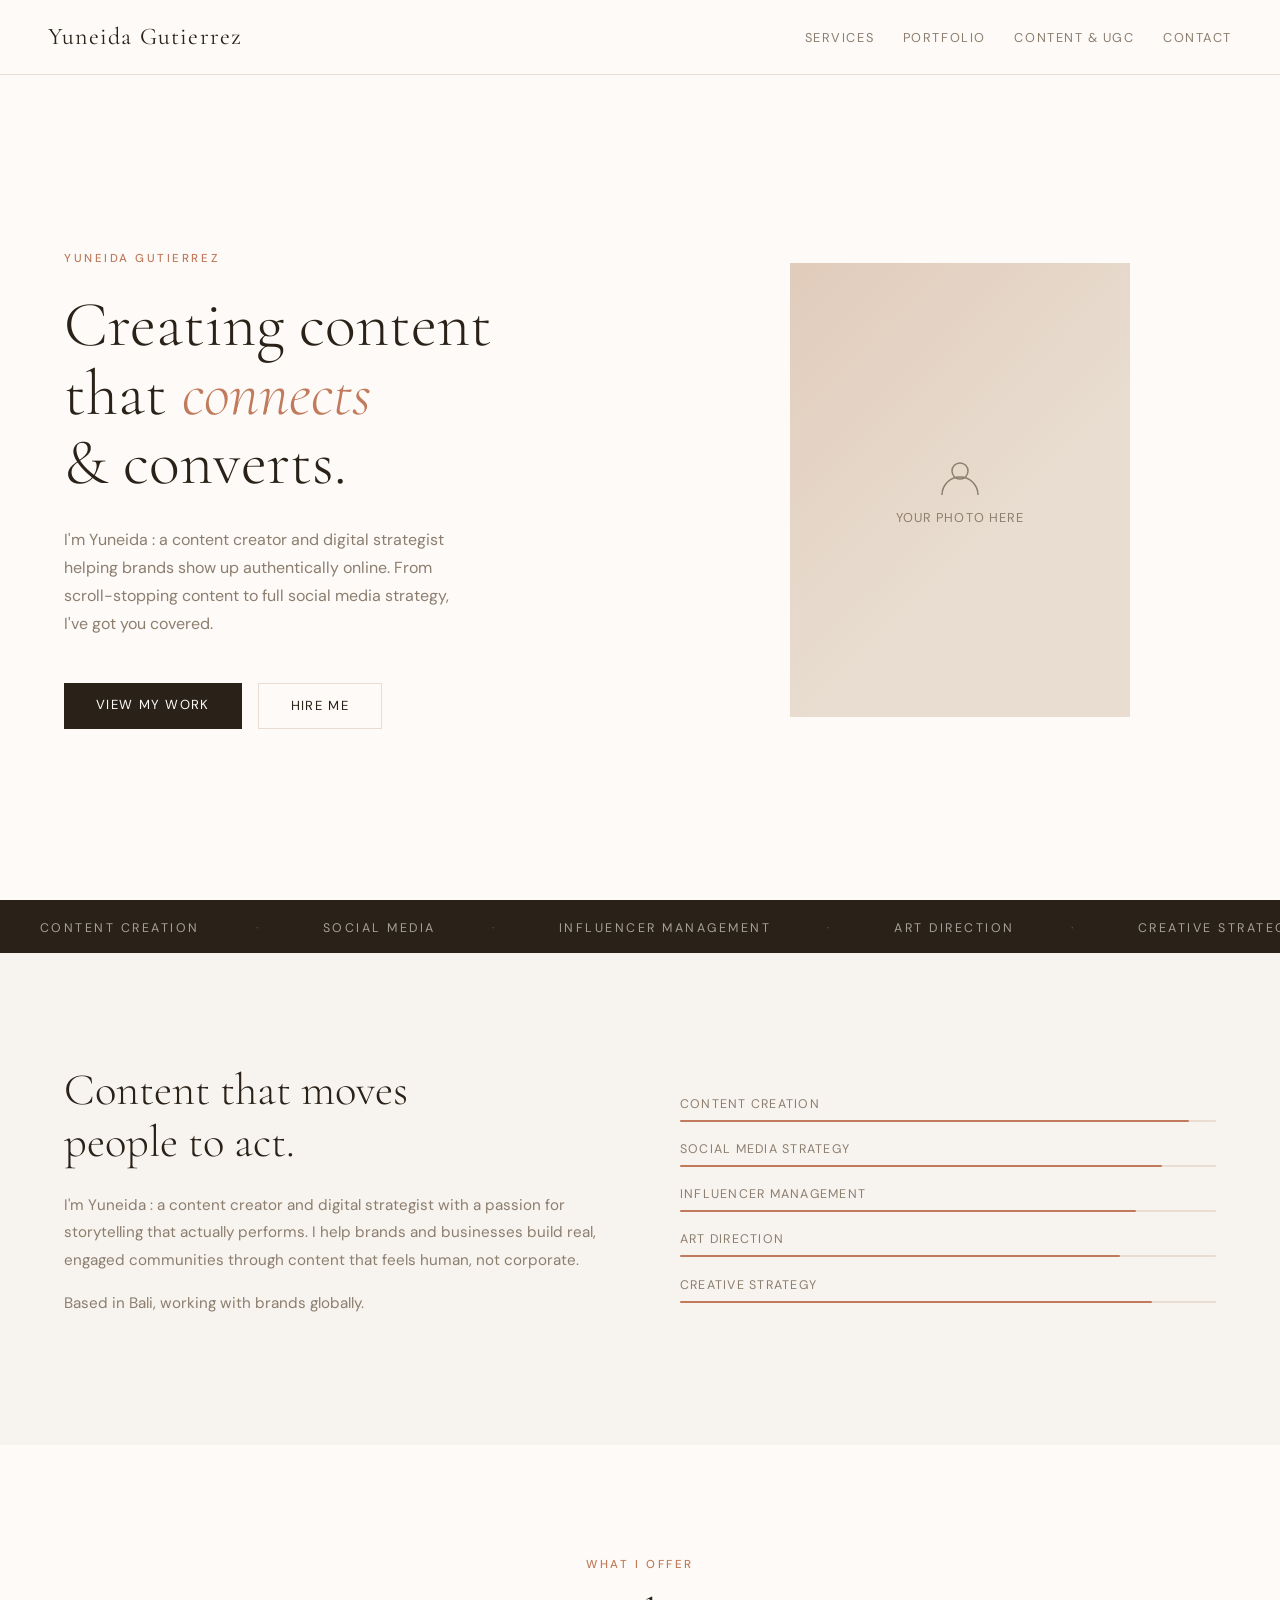
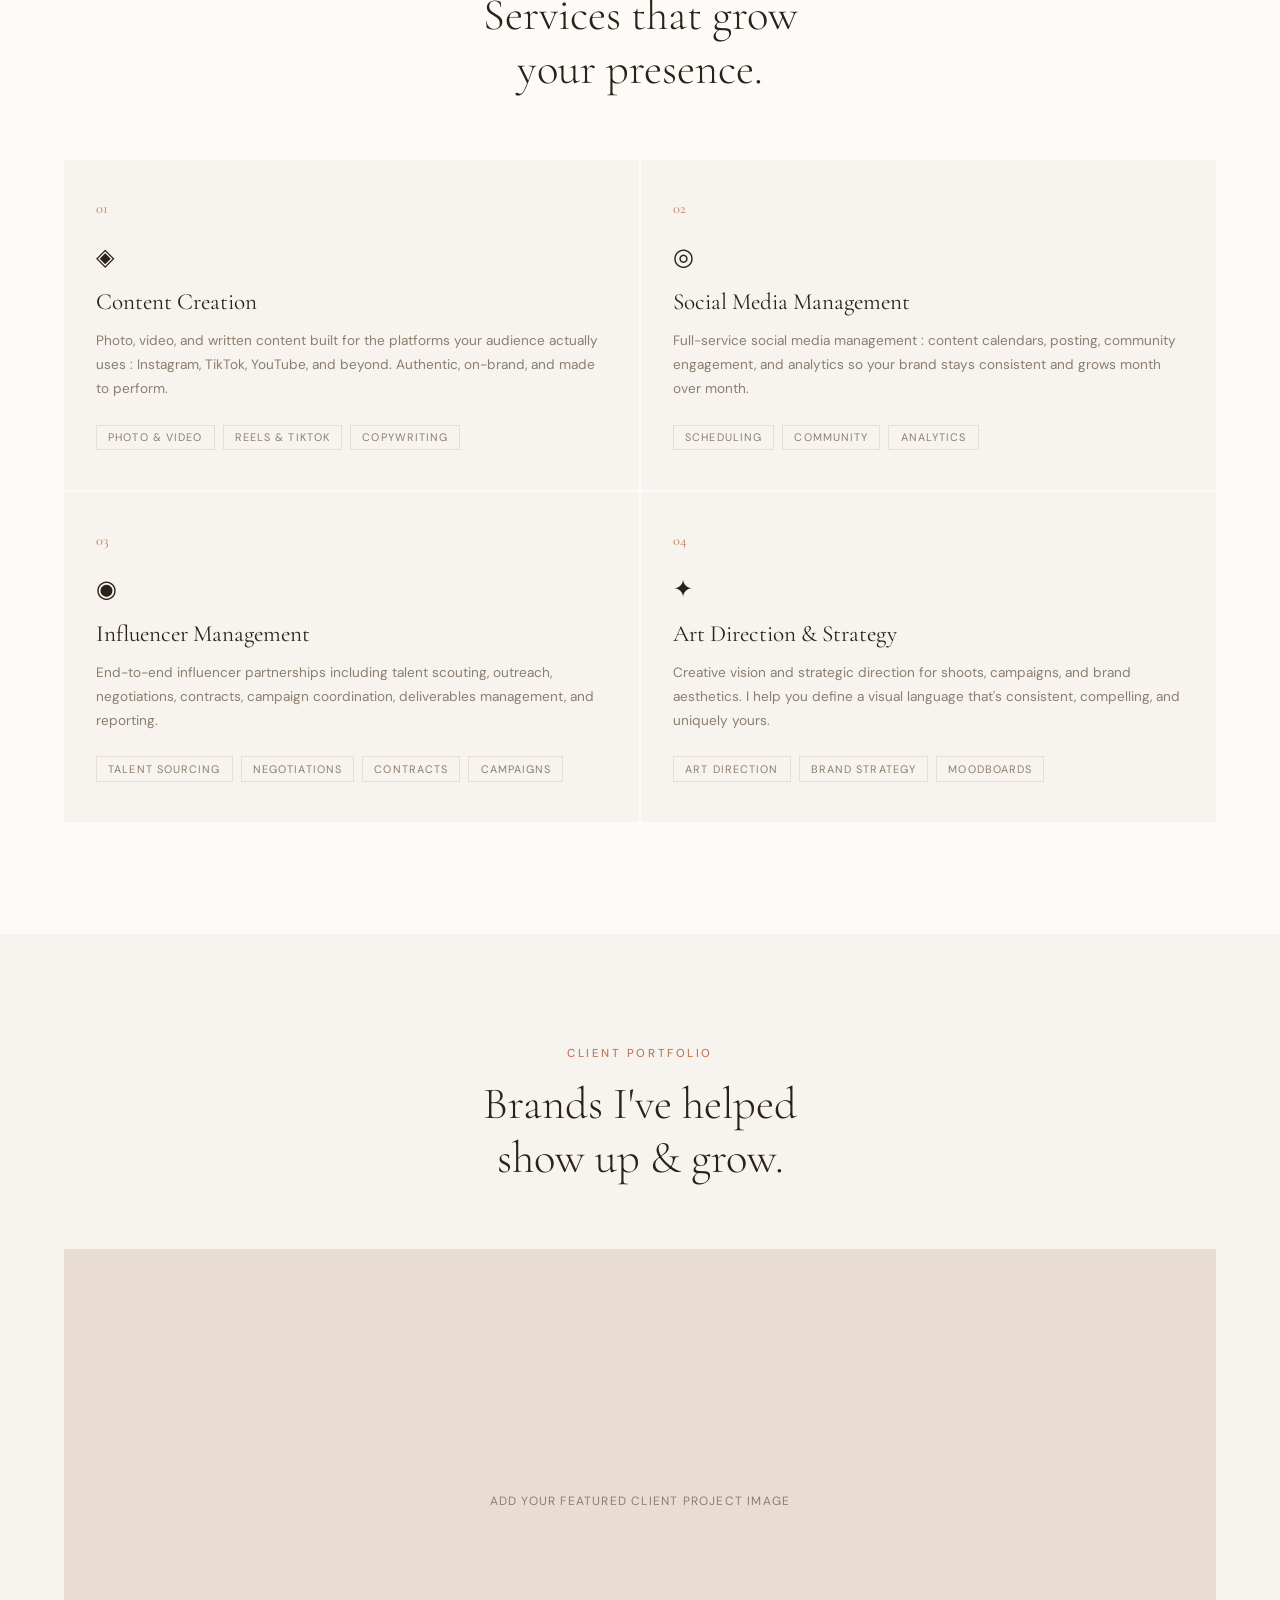
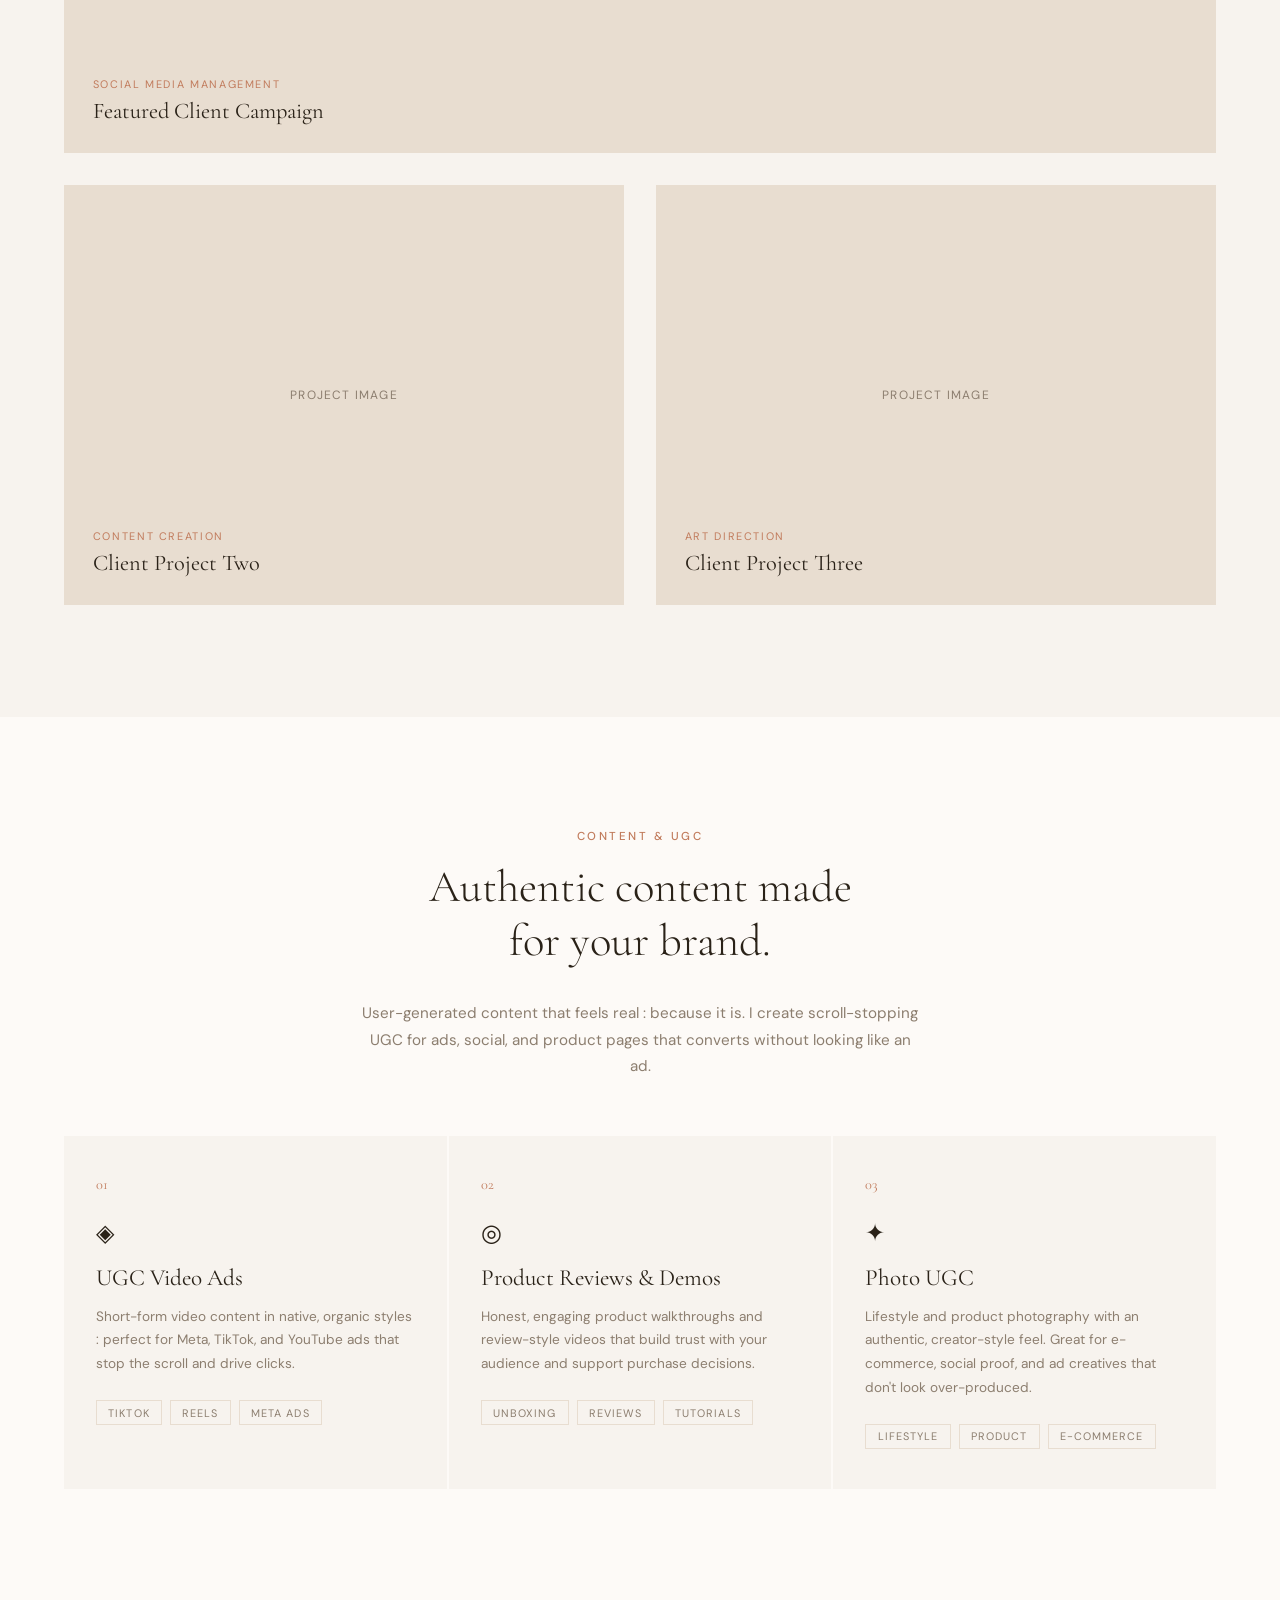
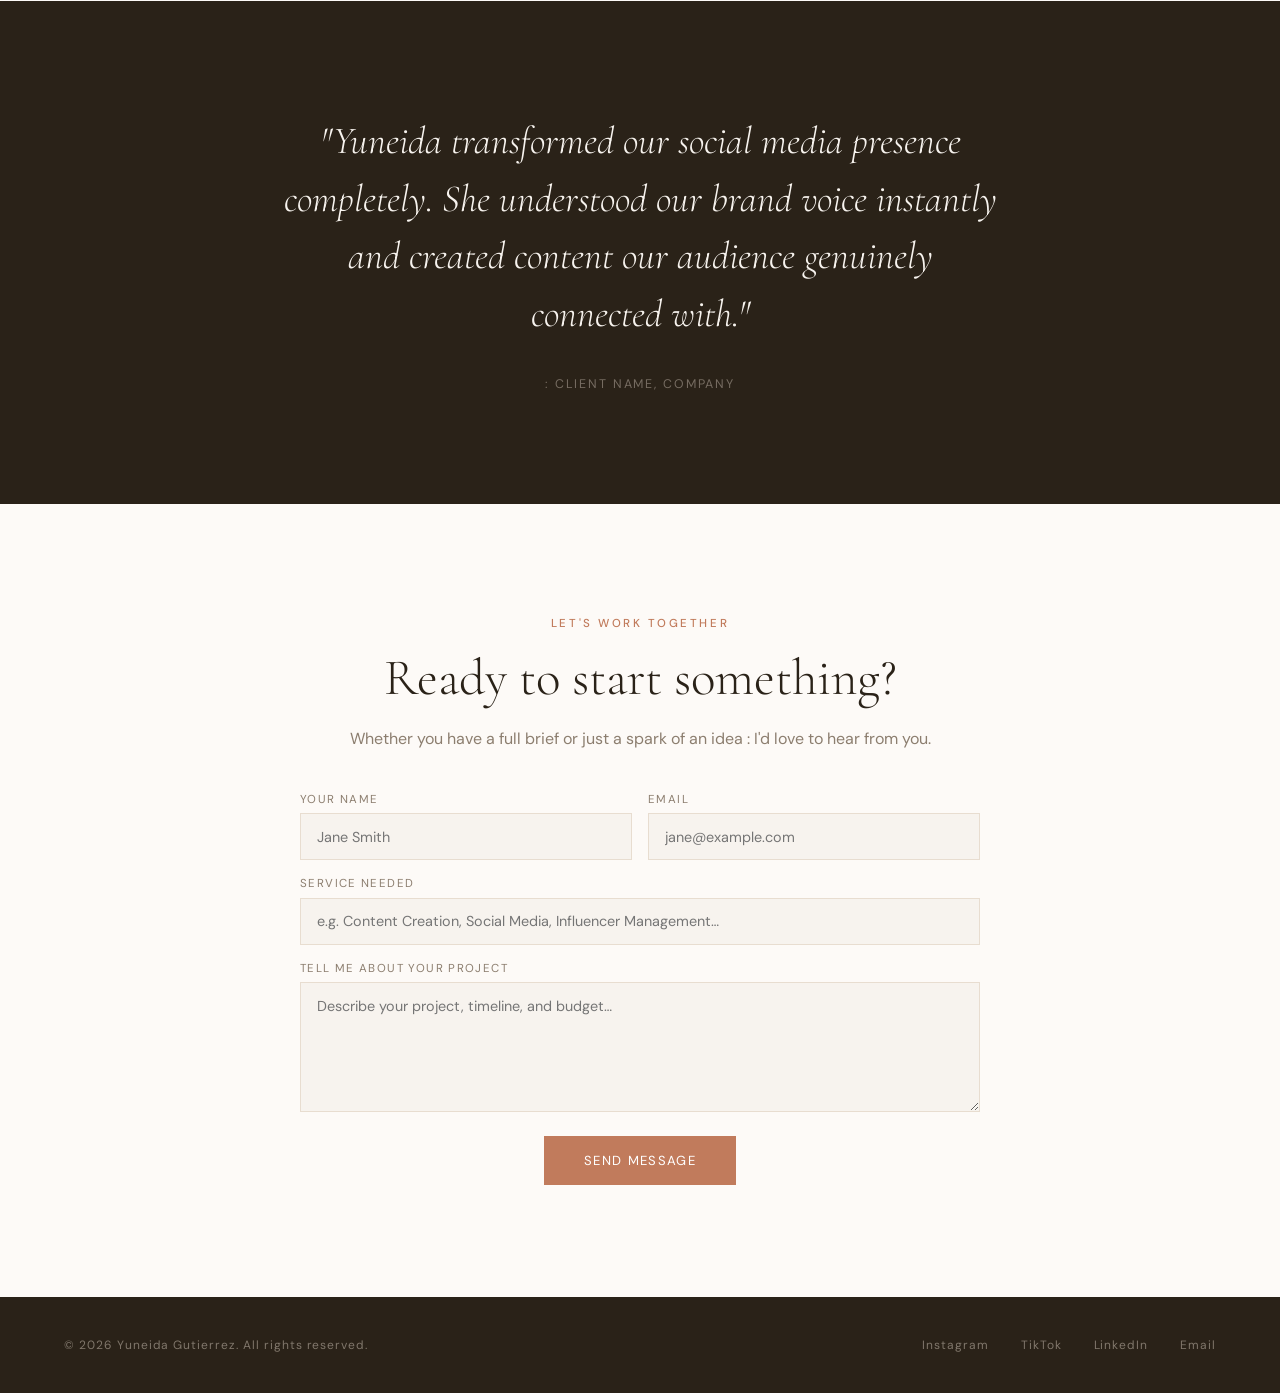
==== index.html @ 4337f1c8 "Rename to index.html for Netlify deployment" ====
<!DOCTYPE html>
<html lang="en">
<head>
<meta charset="UTF-8" />
<meta name="viewport" content="width=device-width, initial-scale=1.0"/>
<title>Yuneida : Content Creator & Digital Strategist</title>
<style>
  @import url('https://fonts.googleapis.com/css2?family=Cormorant+Garamond:ital,wght@0,300;0,400;0,500;1,300;1,400&family=DM+Sans:wght@300;400;500&display=swap');

  *, *::before, *::after { box-sizing: border-box; margin: 0; padding: 0; }

  :root {
    --cream: #F7F3EE;
    --warm-white: #FDFAF7;
    --sand: #E8DDD0;
    --terracotta: #C17B5C;
    --dark: #2A2218;
    --muted: #8C7E6F;
    --accent: #B85C38;
  }

  html { scroll-behavior: smooth; }

  body {
    font-family: 'DM Sans', sans-serif;
    background: var(--warm-white);
    color: var(--dark);
    overflow-x: hidden;
  }

  /* NAV */
  nav {
    position: fixed; top: 0; left: 0; right: 0; z-index: 100;
    display: flex; justify-content: space-between; align-items: center;
    padding: 1.4rem 3rem;
    background: rgba(253,250,247,0.88);
    backdrop-filter: blur(12px);
    border-bottom: 1px solid var(--sand);
  }
  .nav-logo {
    font-family: 'Cormorant Garamond', serif;
    font-size: 1.5rem; font-weight: 400; letter-spacing: 0.05em;
    color: var(--dark); text-decoration: none;
  }
  .nav-links { display: flex; gap: 1.8rem; list-style: none; }
  .nav-links a {
    font-size: 0.8rem; font-weight: 400; letter-spacing: 0.12em;
    text-transform: uppercase; color: var(--muted); text-decoration: none;
    transition: color 0.2s;
  }
  .nav-links a:hover { color: var(--dark); }

  /* HERO */
  .hero {
    min-height: 100vh;
    display: grid; grid-template-columns: 1fr 1fr;
    padding-top: 80px;
    position: relative; overflow: hidden;
  }
  .hero-left {
    display: flex; flex-direction: column; justify-content: center;
    padding: 5rem 3rem 5rem 4rem;
    animation: fadeUp 1s ease both;
  }
  .hero-tag {
    font-size: 0.72rem; letter-spacing: 0.22em; text-transform: uppercase;
    color: var(--terracotta); margin-bottom: 1.5rem; font-weight: 500;
  }
  h1 {
    font-family: 'Cormorant Garamond', serif;
    font-size: clamp(3rem, 5vw, 5rem);
    font-weight: 300; line-height: 1.08;
    color: var(--dark); margin-bottom: 1.8rem;
  }
  h1 em { font-style: italic; color: var(--terracotta); }
  .hero-desc {
    font-size: 1rem; line-height: 1.75; color: var(--muted);
    max-width: 400px; margin-bottom: 2.8rem;
  }
  .btn-group { display: flex; gap: 1rem; flex-wrap: wrap; }
  .btn-primary {
    background: var(--dark); color: var(--warm-white);
    padding: 0.85rem 2rem; border: none; cursor: pointer;
    font-family: 'DM Sans', sans-serif; font-size: 0.82rem;
    letter-spacing: 0.1em; text-transform: uppercase;
    text-decoration: none; display: inline-block;
    transition: background 0.2s, transform 0.2s;
  }
  .btn-primary:hover { background: var(--accent); transform: translateY(-2px); }
  .btn-outline {
    background: transparent; color: var(--dark);
    padding: 0.85rem 2rem; border: 1.5px solid var(--sand); cursor: pointer;
    font-family: 'DM Sans', sans-serif; font-size: 0.82rem;
    letter-spacing: 0.1em; text-transform: uppercase;
    text-decoration: none; display: inline-block;
    transition: border-color 0.2s, color 0.2s;
  }
  .btn-outline:hover { border-color: var(--dark); }

  .hero-right {
    display: flex; align-items: center; justify-content: center;
    padding: 5rem 3rem; position: relative;
    animation: fadeIn 1.2s ease both 0.2s;
  }
  .hero-img-frame {
    width: min(340px, 90%); aspect-ratio: 3/4;
    background: var(--sand);
    position: relative; overflow: hidden;
  }
  .hero-img-frame::before {
    content: '';
    position: absolute; inset: 0;
    background: linear-gradient(135deg, rgba(193,123,92,0.18) 0%, transparent 60%);
  }
  .hero-img-placeholder {
    width: 100%; height: 100%;
    display: flex; flex-direction: column; align-items: center; justify-content: center;
    gap: 0.5rem; color: var(--muted); font-size: 0.8rem; letter-spacing: 0.08em;
    text-transform: uppercase;
  }
  .hero-float-tag {
    position: absolute; bottom: 6rem; left: 1.5rem;
    background: var(--warm-white); border: 1px solid var(--sand);
    padding: 0.8rem 1.2rem;
    font-size: 0.75rem; color: var(--muted); letter-spacing: 0.06em;
  }
  .hero-float-tag strong { display: block; color: var(--dark); font-size: 1rem; font-family: 'Cormorant Garamond', serif; }

  /* MARQUEE */
  .marquee-wrap {
    background: var(--dark); color: var(--cream);
    padding: 1rem 0; overflow: hidden; white-space: nowrap;
  }
  .marquee-inner {
    display: inline-block; animation: marquee 22s linear infinite;
    font-size: 0.78rem; letter-spacing: 0.2em; text-transform: uppercase;
  }
  .marquee-inner span { margin: 0 2.5rem; opacity: 0.6; }
  .marquee-inner span.dot { opacity: 0.25; margin: 0 1rem; }

  /* ABOUT */
  .about {
    display: grid; grid-template-columns: 1fr 1fr;
    gap: 5rem; padding: 7rem 4rem;
    align-items: center;
    background: var(--cream);
  }
  .about-text h2 {
    font-family: 'Cormorant Garamond', serif;
    font-size: clamp(2.2rem, 3.5vw, 3.2rem); font-weight: 300;
    line-height: 1.15; margin-bottom: 1.5rem;
  }
  .about-text p { color: var(--muted); line-height: 1.8; margin-bottom: 1rem; font-size: 0.95rem; }
  .stats { display: flex; gap: 3rem; margin-top: 2.5rem; }
  .stat-num {
    font-family: 'Cormorant Garamond', serif;
    font-size: 3rem; font-weight: 300; color: var(--terracotta); line-height: 1;
  }
  .stat-label { font-size: 0.72rem; letter-spacing: 0.12em; text-transform: uppercase; color: var(--muted); margin-top: 0.3rem; }
  .about-skills { display: flex; flex-direction: column; gap: 1.2rem; }
  .skill-item { display: flex; flex-direction: column; gap: 0.5rem; }
  .skill-name { font-size: 0.78rem; letter-spacing: 0.1em; text-transform: uppercase; color: var(--muted); }
  .skill-bar { height: 2px; background: var(--sand); border-radius: 2px; }
  .skill-fill { height: 100%; background: var(--terracotta); border-radius: 2px; transition: width 1.2s ease; }

  /* SERVICES */
  .services { padding: 7rem 4rem; background: var(--warm-white); }
  .section-header { text-align: center; margin-bottom: 4rem; }
  .section-tag {
    font-size: 0.72rem; letter-spacing: 0.22em; text-transform: uppercase;
    color: var(--terracotta); margin-bottom: 1rem; font-weight: 500; display: block;
  }
  .section-header h2 {
    font-family: 'Cormorant Garamond', serif;
    font-size: clamp(2rem, 3.5vw, 3rem); font-weight: 300;
  }
  .services-grid { display: grid; grid-template-columns: repeat(3, 1fr); gap: 2px; }
  .service-card {
    background: var(--cream); padding: 2.5rem 2rem;
    transition: background 0.28s, transform 0.28s, color 0.28s;
    cursor: default;
  }
  .service-card:hover { background: var(--dark); color: var(--cream); transform: translateY(-5px); }
  .service-card:hover .service-desc,
  .service-card:hover .service-num { color: rgba(253,250,247,0.5); }
  .service-card:hover .service-tag { border-color: rgba(255,255,255,0.2); color: rgba(255,255,255,0.5); }
  .service-num {
    font-family: 'Cormorant Garamond', serif; font-size: 0.9rem;
    color: var(--terracotta); margin-bottom: 1.5rem; transition: color 0.28s;
  }
  .service-icon { font-size: 1.5rem; margin-bottom: 1rem; }
  .service-title {
    font-family: 'Cormorant Garamond', serif; font-size: 1.45rem;
    font-weight: 400; margin-bottom: 0.8rem;
  }
  .service-desc {
    font-size: 0.85rem; line-height: 1.75; color: var(--muted); transition: color 0.28s;
  }
  .service-tags { display: flex; flex-wrap: wrap; gap: 0.5rem; margin-top: 1.5rem; }
  .service-tag {
    font-size: 0.68rem; letter-spacing: 0.1em; text-transform: uppercase;
    padding: 0.3rem 0.7rem; border: 1px solid var(--sand);
    color: var(--muted); transition: border-color 0.28s, color 0.28s;
  }

  /* WORK */
  .work { padding: 7rem 4rem; background: var(--cream); }
  .work-grid { display: grid; grid-template-columns: 1fr 1fr; gap: 2rem; margin-top: 4rem; }
  .work-card {
    position: relative; overflow: hidden; cursor: pointer;
    background: var(--sand); aspect-ratio: 4/3;
    display: flex; flex-direction: column; justify-content: flex-end;
    padding: 1.8rem; transition: transform 0.3s;
  }
  .work-card:hover { transform: scale(1.01); }
  .work-card:hover .work-overlay { opacity: 1; }
  .work-overlay {
    position: absolute; inset: 0;
    background: rgba(42,34,24,0.65);
    opacity: 0; transition: opacity 0.3s;
    display: flex; align-items: center; justify-content: center;
  }
  .work-overlay-text {
    color: var(--cream); font-size: 0.75rem; letter-spacing: 0.18em;
    text-transform: uppercase; border: 1px solid rgba(255,255,255,0.4);
    padding: 0.7rem 1.5rem;
  }
  .work-label { position: relative; z-index: 2; }
  .work-category { font-size: 0.68rem; letter-spacing: 0.15em; text-transform: uppercase; color: var(--terracotta); margin-bottom: 0.4rem; }
  .work-title { font-family: 'Cormorant Garamond', serif; font-size: 1.4rem; color: var(--dark); }
  .work-card.featured { grid-column: span 2; aspect-ratio: 16/7; }
  .work-placeholder {
    position: absolute; inset: 0;
    display: flex; align-items: center; justify-content: center;
    font-size: 0.75rem; letter-spacing: 0.1em; color: var(--muted); text-transform: uppercase;
  }

  /* TESTIMONIAL */
  .testimonial {
    padding: 7rem 4rem; background: var(--dark); text-align: center;
  }
  .quote {
    font-family: 'Cormorant Garamond', serif;
    font-size: clamp(1.6rem, 3vw, 2.5rem); font-weight: 300;
    color: var(--cream); line-height: 1.5; max-width: 720px;
    margin: 0 auto; font-style: italic;
  }
  .quote-author { margin-top: 2rem; font-size: 0.78rem; letter-spacing: 0.15em; text-transform: uppercase; color: rgba(232,221,208,0.4); }

  /* CONTACT */
  .contact { padding: 7rem 4rem; background: var(--warm-white); }
  .contact-inner { max-width: 680px; margin: 0 auto; text-align: center; }
  .contact-inner h2 {
    font-family: 'Cormorant Garamond', serif;
    font-size: clamp(2.5rem, 4vw, 4rem); font-weight: 300; margin-bottom: 1rem;
  }
  .contact-inner > p { color: var(--muted); margin-bottom: 2.5rem; line-height: 1.7; }
  .contact-form { display: flex; flex-direction: column; gap: 1rem; text-align: left; }
  .form-row { display: grid; grid-template-columns: 1fr 1fr; gap: 1rem; }
  .form-group { display: flex; flex-direction: column; gap: 0.4rem; }
  .form-label { font-size: 0.72rem; letter-spacing: 0.12em; text-transform: uppercase; color: var(--muted); }
  .form-input, .form-textarea {
    background: var(--cream); border: 1.5px solid var(--sand);
    padding: 0.85rem 1rem; font-family: 'DM Sans', sans-serif;
    font-size: 0.9rem; color: var(--dark); outline: none;
    transition: border-color 0.2s; width: 100%;
  }
  .form-input:focus, .form-textarea:focus { border-color: var(--terracotta); }
  .form-textarea { min-height: 130px; resize: vertical; }
  .btn-submit {
    background: var(--terracotta); color: white;
    padding: 1rem 2.5rem; border: none; cursor: pointer;
    font-family: 'DM Sans', sans-serif; font-size: 0.82rem;
    letter-spacing: 0.1em; text-transform: uppercase;
    align-self: center; transition: background 0.2s, transform 0.2s;
    margin-top: 0.5rem;
  }
  .btn-submit:hover { background: var(--accent); transform: translateY(-2px); }

  /* FOOTER */
  footer {
    background: var(--dark); color: rgba(232,221,208,0.45);
    padding: 2.5rem 4rem;
    display: flex; justify-content: space-between; align-items: center;
    font-size: 0.75rem; letter-spacing: 0.08em;
  }
  footer a { color: rgba(232,221,208,0.45); text-decoration: none; transition: color 0.2s; }
  footer a:hover { color: var(--cream); }
  .footer-socials { display: flex; gap: 2rem; }

  /* ANIMATIONS */
  @keyframes fadeUp {
    from { opacity: 0; transform: translateY(30px); }
    to { opacity: 1; transform: translateY(0); }
  }
  @keyframes fadeIn {
    from { opacity: 0; } to { opacity: 1; }
  }
  @keyframes marquee {
    from { transform: translateX(0); } to { transform: translateX(-50%); }
  }

  .reveal { opacity: 0; transform: translateY(24px); transition: opacity 0.7s ease, transform 0.7s ease; }
  .reveal.visible { opacity: 1; transform: translateY(0); }

  @media (max-width: 768px) {
    nav { padding: 1rem 1.5rem; }
    .nav-links { gap: 1.2rem; }
    .hero { grid-template-columns: 1fr; min-height: auto; padding-top: 70px; }
    .hero-right { display: none; }
    .hero-left { padding: 3rem 1.5rem; }
    .about { grid-template-columns: 1fr; gap: 2.5rem; padding: 4rem 1.5rem; }
    .services { padding: 4rem 1.5rem; }
    .services-grid { grid-template-columns: 1fr; }
    .work { padding: 4rem 1.5rem; }
    .work-grid { grid-template-columns: 1fr; }
    .work-card.featured { grid-column: span 1; aspect-ratio: 4/3; }
    .contact { padding: 4rem 1.5rem; }
    .form-row { grid-template-columns: 1fr; }
    footer { flex-direction: column; gap: 1rem; text-align: center; padding: 2rem 1.5rem; }
  }
</style>
</head>
<body>

<!-- NAV -->
<nav>
  <a href="#" class="nav-logo">Yuneida Gutierrez</a>
  <ul class="nav-links">
    <li><a href="#services">Services</a></li>
    <li><a href="#client-portfolio">Portfolio</a></li>
    <li><a href="#ugc-services">Content & UGC</a></li>
    <li><a href="#contact">Contact</a></li>
  </ul>
</nav>

<!-- HERO -->
<section class="hero">
  <div class="hero-left">
    <p class="hero-tag">Yuneida Gutierrez</p>
    <h1>Creating content<br>that <em>connects</em><br>&amp; converts.</h1>
    <p class="hero-desc">I'm Yuneida : a content creator and digital strategist helping brands show up authentically online. From scroll-stopping content to full social media strategy, I've got you covered.</p>
    <div class="btn-group">
      <a href="#work" class="btn-primary">View My Work</a>
      <a href="#contact" class="btn-outline">Hire Me</a>
    </div>
  </div>
  <div class="hero-right">
    <div class="hero-img-frame">
      <div class="hero-img-placeholder">
        <!-- Replace this div with an <img> tag pointing to your photo -->
        <svg width="48" height="48" viewBox="0 0 48 48" fill="none" xmlns="http://www.w3.org/2000/svg">
          <circle cx="24" cy="18" r="8" stroke="#8C7E6F" stroke-width="1.5"/>
          <path d="M6 42c0-9.941 8.059-18 18-18s18 8.059 18 18" stroke="#8C7E6F" stroke-width="1.5"/>
        </svg>
        <span>Your Photo Here</span>
      </div>
    </div>

  </div>
</section>

<!-- MARQUEE -->
<div class="marquee-wrap">
  <div class="marquee-inner">
    <span>Content Creation</span><span class="dot">·</span>
    <span>Social Media</span><span class="dot">·</span>
    <span>Influencer Management</span><span class="dot">·</span>
    <span>Art Direction</span><span class="dot">·</span>
    <span>Creative Strategy</span><span class="dot">·</span>
    <span>Brand Storytelling</span><span class="dot">·</span>
    <span>Content Creation</span><span class="dot">·</span>
    <span>Social Media</span><span class="dot">·</span>
    <span>Influencer Management</span><span class="dot">·</span>
    <span>Art Direction</span><span class="dot">·</span>
    <span>Creative Strategy</span><span class="dot">·</span>
    <span>Brand Storytelling</span><span class="dot">·</span>
  </div>
</div>

<!-- ABOUT -->
<section class="about reveal" id="about">
  <div class="about-text">
    <h2>Content that moves<br>people to act.</h2>
    <p>I'm Yuneida : a content creator and digital strategist with a passion for storytelling that actually performs. I help brands and businesses build real, engaged communities through content that feels human, not corporate.</p>
    <p>Based in Bali, working with brands globally.</p>
  </div>
  <div class="about-skills">
    <div class="skill-item">
      <span class="skill-name">Content Creation</span>
      <div class="skill-bar"><div class="skill-fill" style="width:95%"></div></div>
    </div>
    <div class="skill-item">
      <span class="skill-name">Social Media Strategy</span>
      <div class="skill-bar"><div class="skill-fill" style="width:90%"></div></div>
    </div>
    <div class="skill-item">
      <span class="skill-name">Influencer Management</span>
      <div class="skill-bar"><div class="skill-fill" style="width:85%"></div></div>
    </div>
    <div class="skill-item">
      <span class="skill-name">Art Direction</span>
      <div class="skill-bar"><div class="skill-fill" style="width:82%"></div></div>
    </div>
    <div class="skill-item">
      <span class="skill-name">Creative Strategy</span>
      <div class="skill-bar"><div class="skill-fill" style="width:88%"></div></div>
    </div>
  </div>
</section>

<!-- SERVICES -->
<section class="services reveal" id="services">
  <div class="section-header">
    <span class="section-tag">What I Offer</span>
    <h2>Services that grow<br>your presence.</h2>
  </div>
  <div class="services-grid" style="grid-template-columns: repeat(2,1fr);">
    <div class="service-card">
      <div class="service-num">01</div>
      <div class="service-icon">◈</div>
      <div class="service-title">Content Creation</div>
      <p class="service-desc">Photo, video, and written content built for the platforms your audience actually uses : Instagram, TikTok, YouTube, and beyond. Authentic, on-brand, and made to perform.</p>
      <div class="service-tags">
        <span class="service-tag">Photo & Video</span>
        <span class="service-tag">Reels & TikTok</span>
        <span class="service-tag">Copywriting</span>
      </div>
    </div>
    <div class="service-card">
      <div class="service-num">02</div>
      <div class="service-icon">◎</div>
      <div class="service-title">Social Media Management</div>
      <p class="service-desc">Full-service social media management : content calendars, posting, community engagement, and analytics so your brand stays consistent and grows month over month.</p>
      <div class="service-tags">
        <span class="service-tag">Scheduling</span>
        <span class="service-tag">Community</span>
        <span class="service-tag">Analytics</span>
      </div>
    </div>
    <div class="service-card">
      <div class="service-num">03</div>
      <div class="service-icon">◉</div>
      <div class="service-title">Influencer Management</div>
      <p class="service-desc">End-to-end influencer partnerships including talent scouting, outreach, negotiations, contracts, campaign coordination, deliverables management, and reporting.</p>
      <div class="service-tags">
        <span class="service-tag">Talent Sourcing</span>
        <span class="service-tag">Negotiations</span>
        <span class="service-tag">Contracts</span>
        <span class="service-tag">Campaigns</span>
      </div>
    </div>
    <div class="service-card">
      <div class="service-num">04</div>
      <div class="service-icon">✦</div>
      <div class="service-title">Art Direction & Strategy</div>
      <p class="service-desc">Creative vision and strategic direction for shoots, campaigns, and brand aesthetics. I help you define a visual language that's consistent, compelling, and uniquely yours.</p>
      <div class="service-tags">
        <span class="service-tag">Art Direction</span>
        <span class="service-tag">Brand Strategy</span>
        <span class="service-tag">Moodboards</span>
      </div>
    </div>
  </div>
</section>


<!-- CLIENT PORTFOLIO -->
<section class="work reveal" id="client-portfolio">
  <div class="section-header">
    <span class="section-tag">Client Portfolio</span>
    <h2>Brands I've helped<br>show up &amp; grow.</h2>
  </div>
  <div class="work-grid">
    <div class="work-card featured">
      <div class="work-placeholder">Add Your Featured Client Project Image</div>
      <div class="work-overlay"><span class="work-overlay-text">View Project</span></div>
      <div class="work-label">
        <div class="work-category">Social Media Management</div>
        <div class="work-title">Featured Client Campaign</div>
      </div>
    </div>
    <div class="work-card">
      <div class="work-placeholder">Project Image</div>
      <div class="work-overlay"><span class="work-overlay-text">View Project</span></div>
      <div class="work-label">
        <div class="work-category">Content Creation</div>
        <div class="work-title">Client Project Two</div>
      </div>
    </div>
    <div class="work-card">
      <div class="work-placeholder">Project Image</div>
      <div class="work-overlay"><span class="work-overlay-text">View Project</span></div>
      <div class="work-label">
        <div class="work-category">Art Direction</div>
        <div class="work-title">Client Project Three</div>
      </div>
    </div>
  </div>
</section>

<!-- UGC SERVICES -->
<section class="services reveal" id="ugc-services">
  <div class="section-header">
    <span class="section-tag">Content & UGC</span>
    <h2>Authentic content made<br>for your brand.</h2>
  </div>
  <p style="text-align:center; color:var(--muted); max-width:560px; margin: -2rem auto 3.5rem; font-size:0.95rem; line-height:1.75;">
    User-generated content that feels real : because it is. I create scroll-stopping UGC for ads, social, and product pages that converts without looking like an ad.
  </p>
  <div class="services-grid" style="grid-template-columns: repeat(3,1fr);">
    <div class="service-card">
      <div class="service-num">01</div>
      <div class="service-icon">◈</div>
      <div class="service-title">UGC Video Ads</div>
      <p class="service-desc">Short-form video content in native, organic styles : perfect for Meta, TikTok, and YouTube ads that stop the scroll and drive clicks.</p>
      <div class="service-tags">
        <span class="service-tag">TikTok</span>
        <span class="service-tag">Reels</span>
        <span class="service-tag">Meta Ads</span>
      </div>
    </div>
    <div class="service-card">
      <div class="service-num">02</div>
      <div class="service-icon">◎</div>
      <div class="service-title">Product Reviews & Demos</div>
      <p class="service-desc">Honest, engaging product walkthroughs and review-style videos that build trust with your audience and support purchase decisions.</p>
      <div class="service-tags">
        <span class="service-tag">Unboxing</span>
        <span class="service-tag">Reviews</span>
        <span class="service-tag">Tutorials</span>
      </div>
    </div>
    <div class="service-card">
      <div class="service-num">03</div>
      <div class="service-icon">✦</div>
      <div class="service-title">Photo UGC</div>
      <p class="service-desc">Lifestyle and product photography with an authentic, creator-style feel. Great for e-commerce, social proof, and ad creatives that don't look over-produced.</p>
      <div class="service-tags">
        <span class="service-tag">Lifestyle</span>
        <span class="service-tag">Product</span>
        <span class="service-tag">E-commerce</span>
      </div>
    </div>
  </div>
</section>

<!-- TESTIMONIAL -->
<section class="testimonial reveal">
  <p class="quote">"Yuneida transformed our social media presence completely. She understood our brand voice instantly and created content our audience genuinely connected with."</p>
  <p class="quote-author">: Client Name, Company</p>
</section>

<!-- CONTACT -->
<section class="contact reveal" id="contact">
  <div class="contact-inner">
    <span class="section-tag">Let's Work Together</span>
    <h2>Ready to start something?</h2>
    <p>Whether you have a full brief or just a spark of an idea : I'd love to hear from you.</p>
    <div class="contact-form">
      <div class="form-row">
        <div class="form-group">
          <label class="form-label">Your Name</label>
          <input class="form-input" type="text" placeholder="Jane Smith" />
        </div>
        <div class="form-group">
          <label class="form-label">Email</label>
          <input class="form-input" type="email" placeholder="jane@example.com" />
        </div>
      </div>
      <div class="form-group">
        <label class="form-label">Service Needed</label>
        <input class="form-input" type="text" placeholder="e.g. Content Creation, Social Media, Influencer Management…" />
      </div>
      <div class="form-group">
        <label class="form-label">Tell me about your project</label>
        <textarea class="form-textarea" placeholder="Describe your project, timeline, and budget…"></textarea>
      </div>
      <button class="btn-submit">Send Message</button>
    </div>
  </div>
</section>

<!-- FOOTER -->
<footer>
  <span>© 2026 Yuneida Gutierrez. All rights reserved.</span>
  <div class="footer-socials">
    <a href="#">Instagram</a>
    <a href="#">TikTok</a>
    <a href="#">LinkedIn</a>
    <a href="#">Email</a>
  </div>
</footer>

<script>
  // Scroll reveal
  const reveals = document.querySelectorAll('.reveal');
  const observer = new IntersectionObserver((entries) => {
    entries.forEach(e => { if (e.isIntersecting) e.target.classList.add('visible'); });
  }, { threshold: 0.1 });
  reveals.forEach(r => observer.observe(r));
</script>
</body>
</html>
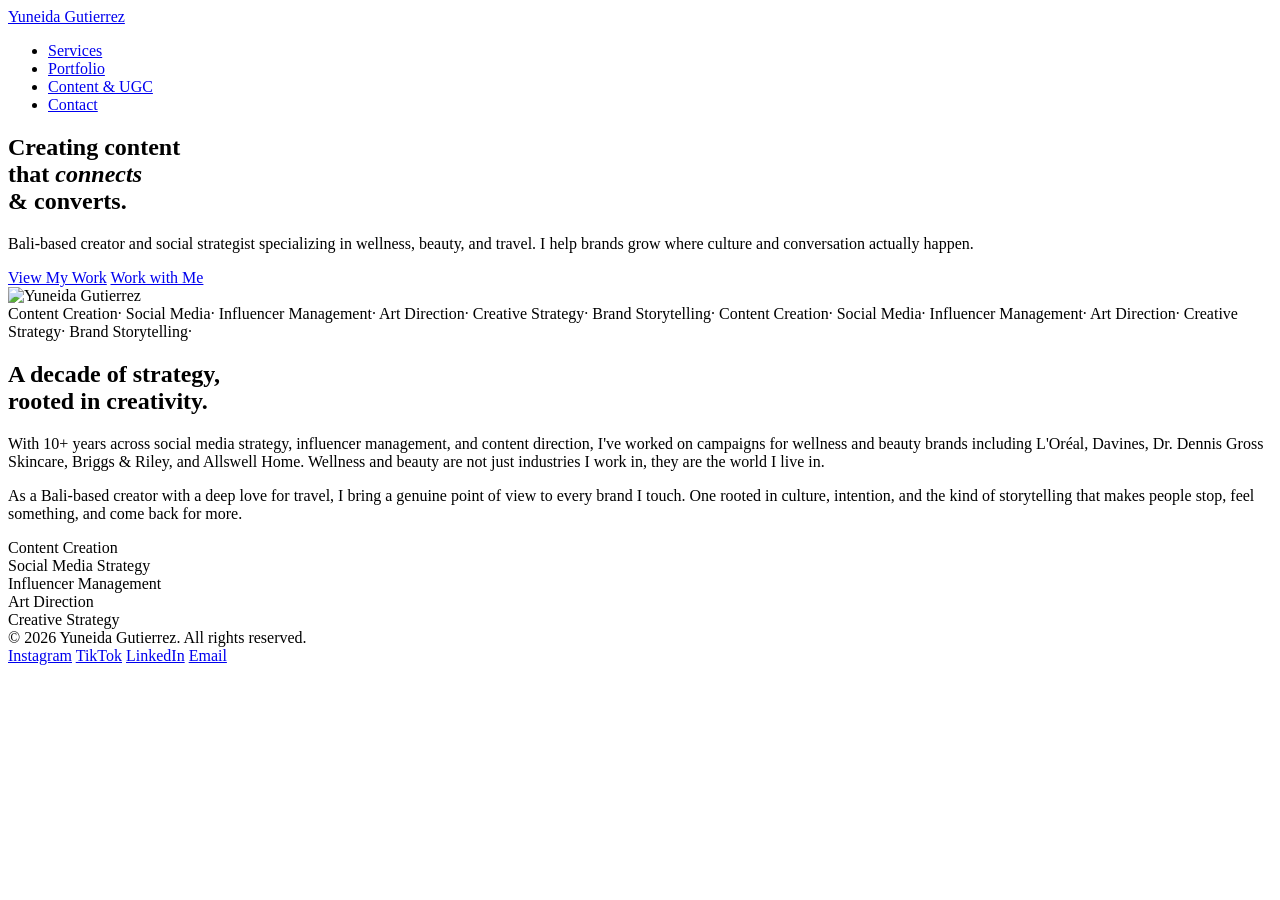
==== commit 58943732: "Remove @foreverjenypher and @gingeriley from Allswell feed; rebuild to 12 clean items - Removed @for" ====
--- a/index.html
+++ b/index.html
@@ -3,360 +3,35 @@
 <head>
 <meta charset="UTF-8" />
 <meta name="viewport" content="width=device-width, initial-scale=1.0"/>
-<title>Yuneida : Content Creator & Digital Strategist</title>
-<style>
-  @import url('https://fonts.googleapis.com/css2?family=Cormorant+Garamond:ital,wght@0,300;0,400;0,500;1,300;1,400&family=DM+Sans:wght@300;400;500&display=swap');
-
-  *, *::before, *::after { box-sizing: border-box; margin: 0; padding: 0; }
-
-  :root {
-    --cream: #F7F3EE;
-    --warm-white: #FDFAF7;
-    --sand: #E8DDD0;
-    --terracotta: #C17B5C;
-    --dark: #2A2218;
-    --muted: #8C7E6F;
-    --accent: #B85C38;
-  }
-
-  html { scroll-behavior: smooth; }
-
-  body {
-    font-family: 'DM Sans', sans-serif;
-    background: var(--warm-white);
-    color: var(--dark);
-    overflow-x: hidden;
-  }
-
-  /* NAV */
-  nav {
-    position: fixed; top: 0; left: 0; right: 0; z-index: 100;
-    display: flex; justify-content: space-between; align-items: center;
-    padding: 1.4rem 3rem;
-    background: rgba(253,250,247,0.88);
-    backdrop-filter: blur(12px);
-    border-bottom: 1px solid var(--sand);
-  }
-  .nav-logo {
-    font-family: 'Cormorant Garamond', serif;
-    font-size: 1.5rem; font-weight: 400; letter-spacing: 0.05em;
-    color: var(--dark); text-decoration: none;
-  }
-  .nav-links { display: flex; gap: 1.8rem; list-style: none; }
-  .nav-links a {
-    font-size: 0.8rem; font-weight: 400; letter-spacing: 0.12em;
-    text-transform: uppercase; color: var(--muted); text-decoration: none;
-    transition: color 0.2s;
-  }
-  .nav-links a:hover { color: var(--dark); }
-
-  /* HERO */
-  .hero {
-    min-height: 100vh;
-    display: grid; grid-template-columns: 1fr 1fr;
-    padding-top: 80px;
-    position: relative; overflow: hidden;
-  }
-  .hero-left {
-    display: flex; flex-direction: column; justify-content: center;
-    padding: 5rem 3rem 5rem 4rem;
-    animation: fadeUp 1s ease both;
-  }
-  .hero-tag {
-    font-size: 0.72rem; letter-spacing: 0.22em; text-transform: uppercase;
-    color: var(--terracotta); margin-bottom: 1.5rem; font-weight: 500;
-  }
-  h1 {
-    font-family: 'Cormorant Garamond', serif;
-    font-size: clamp(3rem, 5vw, 5rem);
-    font-weight: 300; line-height: 1.08;
-    color: var(--dark); margin-bottom: 1.8rem;
-  }
-  h1 em { font-style: italic; color: var(--terracotta); }
-  .hero-desc {
-    font-size: 1rem; line-height: 1.75; color: var(--muted);
-    max-width: 400px; margin-bottom: 2.8rem;
-  }
-  .btn-group { display: flex; gap: 1rem; flex-wrap: wrap; }
-  .btn-primary {
-    background: var(--dark); color: var(--warm-white);
-    padding: 0.85rem 2rem; border: none; cursor: pointer;
-    font-family: 'DM Sans', sans-serif; font-size: 0.82rem;
-    letter-spacing: 0.1em; text-transform: uppercase;
-    text-decoration: none; display: inline-block;
-    transition: background 0.2s, transform 0.2s;
-  }
-  .btn-primary:hover { background: var(--accent); transform: translateY(-2px); }
-  .btn-outline {
-    background: transparent; color: var(--dark);
-    padding: 0.85rem 2rem; border: 1.5px solid var(--sand); cursor: pointer;
-    font-family: 'DM Sans', sans-serif; font-size: 0.82rem;
-    letter-spacing: 0.1em; text-transform: uppercase;
-    text-decoration: none; display: inline-block;
-    transition: border-color 0.2s, color 0.2s;
-  }
-  .btn-outline:hover { border-color: var(--dark); }
-
-  .hero-right {
-    display: flex; align-items: center; justify-content: center;
-    padding: 5rem 3rem; position: relative;
-    animation: fadeIn 1.2s ease both 0.2s;
-  }
-  .hero-img-frame {
-    width: min(340px, 90%); aspect-ratio: 3/4;
-    background: var(--sand);
-    position: relative; overflow: hidden;
-  }
-  .hero-img-frame::before {
-    content: '';
-    position: absolute; inset: 0;
-    background: linear-gradient(135deg, rgba(193,123,92,0.18) 0%, transparent 60%);
-  }
-  .hero-img-placeholder {
-    width: 100%; height: 100%;
-    display: flex; flex-direction: column; align-items: center; justify-content: center;
-    gap: 0.5rem; color: var(--muted); font-size: 0.8rem; letter-spacing: 0.08em;
-    text-transform: uppercase;
-  }
-  .hero-float-tag {
-    position: absolute; bottom: 6rem; left: 1.5rem;
-    background: var(--warm-white); border: 1px solid var(--sand);
-    padding: 0.8rem 1.2rem;
-    font-size: 0.75rem; color: var(--muted); letter-spacing: 0.06em;
-  }
-  .hero-float-tag strong { display: block; color: var(--dark); font-size: 1rem; font-family: 'Cormorant Garamond', serif; }
-
-  /* MARQUEE */
-  .marquee-wrap {
-    background: var(--dark); color: var(--cream);
-    padding: 1rem 0; overflow: hidden; white-space: nowrap;
-  }
-  .marquee-inner {
-    display: inline-block; animation: marquee 22s linear infinite;
-    font-size: 0.78rem; letter-spacing: 0.2em; text-transform: uppercase;
-  }
-  .marquee-inner span { margin: 0 2.5rem; opacity: 0.6; }
-  .marquee-inner span.dot { opacity: 0.25; margin: 0 1rem; }
-
-  /* ABOUT */
-  .about {
-    display: grid; grid-template-columns: 1fr 1fr;
-    gap: 5rem; padding: 7rem 4rem;
-    align-items: center;
-    background: var(--cream);
-  }
-  .about-text h2 {
-    font-family: 'Cormorant Garamond', serif;
-    font-size: clamp(2.2rem, 3.5vw, 3.2rem); font-weight: 300;
-    line-height: 1.15; margin-bottom: 1.5rem;
-  }
-  .about-text p { color: var(--muted); line-height: 1.8; margin-bottom: 1rem; font-size: 0.95rem; }
-  .stats { display: flex; gap: 3rem; margin-top: 2.5rem; }
-  .stat-num {
-    font-family: 'Cormorant Garamond', serif;
-    font-size: 3rem; font-weight: 300; color: var(--terracotta); line-height: 1;
-  }
-  .stat-label { font-size: 0.72rem; letter-spacing: 0.12em; text-transform: uppercase; color: var(--muted); margin-top: 0.3rem; }
-  .about-skills { display: flex; flex-direction: column; gap: 1.2rem; }
-  .skill-item { display: flex; flex-direction: column; gap: 0.5rem; }
-  .skill-name { font-size: 0.78rem; letter-spacing: 0.1em; text-transform: uppercase; color: var(--muted); }
-  .skill-bar { height: 2px; background: var(--sand); border-radius: 2px; }
-  .skill-fill { height: 100%; background: var(--terracotta); border-radius: 2px; transition: width 1.2s ease; }
-
-  /* SERVICES */
-  .services { padding: 7rem 4rem; background: var(--warm-white); }
-  .section-header { text-align: center; margin-bottom: 4rem; }
-  .section-tag {
-    font-size: 0.72rem; letter-spacing: 0.22em; text-transform: uppercase;
-    color: var(--terracotta); margin-bottom: 1rem; font-weight: 500; display: block;
-  }
-  .section-header h2 {
-    font-family: 'Cormorant Garamond', serif;
-    font-size: clamp(2rem, 3.5vw, 3rem); font-weight: 300;
-  }
-  .services-grid { display: grid; grid-template-columns: repeat(3, 1fr); gap: 2px; }
-  .service-card {
-    background: var(--cream); padding: 2.5rem 2rem;
-    transition: background 0.28s, transform 0.28s, color 0.28s;
-    cursor: default;
-  }
-  .service-card:hover { background: var(--dark); color: var(--cream); transform: translateY(-5px); }
-  .service-card:hover .service-desc,
-  .service-card:hover .service-num { color: rgba(253,250,247,0.5); }
-  .service-card:hover .service-tag { border-color: rgba(255,255,255,0.2); color: rgba(255,255,255,0.5); }
-  .service-num {
-    font-family: 'Cormorant Garamond', serif; font-size: 0.9rem;
-    color: var(--terracotta); margin-bottom: 1.5rem; transition: color 0.28s;
-  }
-  .service-icon { font-size: 1.5rem; margin-bottom: 1rem; }
-  .service-title {
-    font-family: 'Cormorant Garamond', serif; font-size: 1.45rem;
-    font-weight: 400; margin-bottom: 0.8rem;
-  }
-  .service-desc {
-    font-size: 0.85rem; line-height: 1.75; color: var(--muted); transition: color 0.28s;
-  }
-  .service-tags { display: flex; flex-wrap: wrap; gap: 0.5rem; margin-top: 1.5rem; }
-  .service-tag {
-    font-size: 0.68rem; letter-spacing: 0.1em; text-transform: uppercase;
-    padding: 0.3rem 0.7rem; border: 1px solid var(--sand);
-    color: var(--muted); transition: border-color 0.28s, color 0.28s;
-  }
-
-  /* WORK */
-  .work { padding: 7rem 4rem; background: var(--cream); }
-  .work-grid { display: grid; grid-template-columns: 1fr 1fr; gap: 2rem; margin-top: 4rem; }
-  .work-card {
-    position: relative; overflow: hidden; cursor: pointer;
-    background: var(--sand); aspect-ratio: 4/3;
-    display: flex; flex-direction: column; justify-content: flex-end;
-    padding: 1.8rem; transition: transform 0.3s;
-  }
-  .work-card:hover { transform: scale(1.01); }
-  .work-card:hover .work-overlay { opacity: 1; }
-  .work-overlay {
-    position: absolute; inset: 0;
-    background: rgba(42,34,24,0.65);
-    opacity: 0; transition: opacity 0.3s;
-    display: flex; align-items: center; justify-content: center;
-  }
-  .work-overlay-text {
-    color: var(--cream); font-size: 0.75rem; letter-spacing: 0.18em;
-    text-transform: uppercase; border: 1px solid rgba(255,255,255,0.4);
-    padding: 0.7rem 1.5rem;
-  }
-  .work-label { position: relative; z-index: 2; }
-  .work-category { font-size: 0.68rem; letter-spacing: 0.15em; text-transform: uppercase; color: var(--terracotta); margin-bottom: 0.4rem; }
-  .work-title { font-family: 'Cormorant Garamond', serif; font-size: 1.4rem; color: var(--dark); }
-  .work-card.featured { grid-column: span 2; aspect-ratio: 16/7; }
-  .work-placeholder {
-    position: absolute; inset: 0;
-    display: flex; align-items: center; justify-content: center;
-    font-size: 0.75rem; letter-spacing: 0.1em; color: var(--muted); text-transform: uppercase;
-  }
-
-  /* TESTIMONIAL */
-  .testimonial {
-    padding: 7rem 4rem; background: var(--dark); text-align: center;
-  }
-  .quote {
-    font-family: 'Cormorant Garamond', serif;
-    font-size: clamp(1.6rem, 3vw, 2.5rem); font-weight: 300;
-    color: var(--cream); line-height: 1.5; max-width: 720px;
-    margin: 0 auto; font-style: italic;
-  }
-  .quote-author { margin-top: 2rem; font-size: 0.78rem; letter-spacing: 0.15em; text-transform: uppercase; color: rgba(232,221,208,0.4); }
-
-  /* CONTACT */
-  .contact { padding: 7rem 4rem; background: var(--warm-white); }
-  .contact-inner { max-width: 680px; margin: 0 auto; text-align: center; }
-  .contact-inner h2 {
-    font-family: 'Cormorant Garamond', serif;
-    font-size: clamp(2.5rem, 4vw, 4rem); font-weight: 300; margin-bottom: 1rem;
-  }
-  .contact-inner > p { color: var(--muted); margin-bottom: 2.5rem; line-height: 1.7; }
-  .contact-form { display: flex; flex-direction: column; gap: 1rem; text-align: left; }
-  .form-row { display: grid; grid-template-columns: 1fr 1fr; gap: 1rem; }
-  .form-group { display: flex; flex-direction: column; gap: 0.4rem; }
-  .form-label { font-size: 0.72rem; letter-spacing: 0.12em; text-transform: uppercase; color: var(--muted); }
-  .form-input, .form-textarea {
-    background: var(--cream); border: 1.5px solid var(--sand);
-    padding: 0.85rem 1rem; font-family: 'DM Sans', sans-serif;
-    font-size: 0.9rem; color: var(--dark); outline: none;
-    transition: border-color 0.2s; width: 100%;
-  }
-  .form-input:focus, .form-textarea:focus { border-color: var(--terracotta); }
-  .form-textarea { min-height: 130px; resize: vertical; }
-  .btn-submit {
-    background: var(--terracotta); color: white;
-    padding: 1rem 2.5rem; border: none; cursor: pointer;
-    font-family: 'DM Sans', sans-serif; font-size: 0.82rem;
-    letter-spacing: 0.1em; text-transform: uppercase;
-    align-self: center; transition: background 0.2s, transform 0.2s;
-    margin-top: 0.5rem;
-  }
-  .btn-submit:hover { background: var(--accent); transform: translateY(-2px); }
-
-  /* FOOTER */
-  footer {
-    background: var(--dark); color: rgba(232,221,208,0.45);
-    padding: 2.5rem 4rem;
-    display: flex; justify-content: space-between; align-items: center;
-    font-size: 0.75rem; letter-spacing: 0.08em;
-  }
-  footer a { color: rgba(232,221,208,0.45); text-decoration: none; transition: color 0.2s; }
-  footer a:hover { color: var(--cream); }
-  .footer-socials { display: flex; gap: 2rem; }
-
-  /* ANIMATIONS */
-  @keyframes fadeUp {
-    from { opacity: 0; transform: translateY(30px); }
-    to { opacity: 1; transform: translateY(0); }
-  }
-  @keyframes fadeIn {
-    from { opacity: 0; } to { opacity: 1; }
-  }
-  @keyframes marquee {
-    from { transform: translateX(0); } to { transform: translateX(-50%); }
-  }
-
-  .reveal { opacity: 0; transform: translateY(24px); transition: opacity 0.7s ease, transform 0.7s ease; }
-  .reveal.visible { opacity: 1; transform: translateY(0); }
-
-  @media (max-width: 768px) {
-    nav { padding: 1rem 1.5rem; }
-    .nav-links { gap: 1.2rem; }
-    .hero { grid-template-columns: 1fr; min-height: auto; padding-top: 70px; }
-    .hero-right { display: none; }
-    .hero-left { padding: 3rem 1.5rem; }
-    .about { grid-template-columns: 1fr; gap: 2.5rem; padding: 4rem 1.5rem; }
-    .services { padding: 4rem 1.5rem; }
-    .services-grid { grid-template-columns: 1fr; }
-    .work { padding: 4rem 1.5rem; }
-    .work-grid { grid-template-columns: 1fr; }
-    .work-card.featured { grid-column: span 1; aspect-ratio: 4/3; }
-    .contact { padding: 4rem 1.5rem; }
-    .form-row { grid-template-columns: 1fr; }
-    footer { flex-direction: column; gap: 1rem; text-align: center; padding: 2rem 1.5rem; }
-  }
-</style>
+<title>Yuneida Gutierrez : Content Creator & Digital Strategist</title>
+<link rel="stylesheet" href="styles.css" />
 </head>
 <body>
 
-<!-- NAV -->
 <nav>
-  <a href="#" class="nav-logo">Yuneida Gutierrez</a>
+  <a href="index.html" class="nav-logo">Yuneida Gutierrez</a>
   <ul class="nav-links">
-    <li><a href="#services">Services</a></li>
-    <li><a href="#client-portfolio">Portfolio</a></li>
-    <li><a href="#ugc-services">Content & UGC</a></li>
-    <li><a href="#contact">Contact</a></li>
+    <li><a href="services.html">Services</a></li>
+    <li><a href="portfolio.html">Portfolio</a></li>
+    <li><a href="ugc.html">Content & UGC</a></li>
+    <li><a href="contact.html">Contact</a></li>
   </ul>
 </nav>
 
 <!-- HERO -->
 <section class="hero">
   <div class="hero-left">
-    <p class="hero-tag">Yuneida Gutierrez</p>
-    <h1>Creating content<br>that <em>connects</em><br>&amp; converts.</h1>
-    <p class="hero-desc">I'm Yuneida : a content creator and digital strategist helping brands show up authentically online. From scroll-stopping content to full social media strategy, I've got you covered.</p>
+<h1>Creating content<br>that <em>connects</em><br>&amp; converts.</h1>
+    <p class="hero-desc">Bali-based creator and social strategist specializing in wellness, beauty, and travel. I help brands grow where culture and conversation actually happen.</p>
     <div class="btn-group">
-      <a href="#work" class="btn-primary">View My Work</a>
-      <a href="#contact" class="btn-outline">Hire Me</a>
+      <a href="portfolio.html" class="btn-primary">View My Work</a>
+      <a href="contact.html" class="btn-outline">Work with Me</a>
     </div>
   </div>
   <div class="hero-right">
     <div class="hero-img-frame">
-      <div class="hero-img-placeholder">
-        <!-- Replace this div with an <img> tag pointing to your photo -->
-        <svg width="48" height="48" viewBox="0 0 48 48" fill="none" xmlns="http://www.w3.org/2000/svg">
-          <circle cx="24" cy="18" r="8" stroke="#8C7E6F" stroke-width="1.5"/>
-          <path d="M6 42c0-9.941 8.059-18 18-18s18 8.059 18 18" stroke="#8C7E6F" stroke-width="1.5"/>
-        </svg>
-        <span>Your Photo Here</span>
-      </div>
+      <img src="https://pub-df00f54d297446b9a93ee43e7eba0e5e.r2.dev/Photos%20of%20Yuneida/setty_139.jpg" alt="Yuneida Gutierrez" style="width:100%;height:100%;object-fit:cover;object-position:50% 22%;" />
     </div>
-
   </div>
 </section>
 
@@ -379,11 +54,11 @@
 </div>
 
 <!-- ABOUT -->
-<section class="about reveal" id="about">
+<section class="about reveal">
   <div class="about-text">
-    <h2>Content that moves<br>people to act.</h2>
-    <p>I'm Yuneida : a content creator and digital strategist with a passion for storytelling that actually performs. I help brands and businesses build real, engaged communities through content that feels human, not corporate.</p>
-    <p>Based in Bali, working with brands globally.</p>
+    <h2>A decade of strategy,<br>rooted in creativity.</h2>
+    <p>With 10+ years across social media strategy, influencer management, and content direction, I've worked on campaigns for wellness and beauty brands including L'Oréal, Davines, Dr. Dennis Gross Skincare, Briggs & Riley, and Allswell Home. Wellness and beauty are not just industries I work in, they are the world I live in.</p>
+    <p>As a Bali-based creator with a deep love for travel, I bring a genuine point of view to every brand I touch. One rooted in culture, intention, and the kind of storytelling that makes people stop, feel something, and come back for more.</p>
   </div>
   <div class="about-skills">
     <div class="skill-item">
@@ -409,196 +84,24 @@
   </div>
 </section>
 
-<!-- SERVICES -->
-<section class="services reveal" id="services">
-  <div class="section-header">
-    <span class="section-tag">What I Offer</span>
-    <h2>Services that grow<br>your presence.</h2>
-  </div>
-  <div class="services-grid" style="grid-template-columns: repeat(2,1fr);">
-    <div class="service-card">
-      <div class="service-num">01</div>
-      <div class="service-icon">◈</div>
-      <div class="service-title">Content Creation</div>
-      <p class="service-desc">Photo, video, and written content built for the platforms your audience actually uses : Instagram, TikTok, YouTube, and beyond. Authentic, on-brand, and made to perform.</p>
-      <div class="service-tags">
-        <span class="service-tag">Photo & Video</span>
-        <span class="service-tag">Reels & TikTok</span>
-        <span class="service-tag">Copywriting</span>
-      </div>
-    </div>
-    <div class="service-card">
-      <div class="service-num">02</div>
-      <div class="service-icon">◎</div>
-      <div class="service-title">Social Media Management</div>
-      <p class="service-desc">Full-service social media management : content calendars, posting, community engagement, and analytics so your brand stays consistent and grows month over month.</p>
-      <div class="service-tags">
-        <span class="service-tag">Scheduling</span>
-        <span class="service-tag">Community</span>
-        <span class="service-tag">Analytics</span>
-      </div>
-    </div>
-    <div class="service-card">
-      <div class="service-num">03</div>
-      <div class="service-icon">◉</div>
-      <div class="service-title">Influencer Management</div>
-      <p class="service-desc">End-to-end influencer partnerships including talent scouting, outreach, negotiations, contracts, campaign coordination, deliverables management, and reporting.</p>
-      <div class="service-tags">
-        <span class="service-tag">Talent Sourcing</span>
-        <span class="service-tag">Negotiations</span>
-        <span class="service-tag">Contracts</span>
-        <span class="service-tag">Campaigns</span>
-      </div>
-    </div>
-    <div class="service-card">
-      <div class="service-num">04</div>
-      <div class="service-icon">✦</div>
-      <div class="service-title">Art Direction & Strategy</div>
-      <p class="service-desc">Creative vision and strategic direction for shoots, campaigns, and brand aesthetics. I help you define a visual language that's consistent, compelling, and uniquely yours.</p>
-      <div class="service-tags">
-        <span class="service-tag">Art Direction</span>
-        <span class="service-tag">Brand Strategy</span>
-        <span class="service-tag">Moodboards</span>
-      </div>
-    </div>
-  </div>
-</section>
-
-
-<!-- CLIENT PORTFOLIO -->
-<section class="work reveal" id="client-portfolio">
-  <div class="section-header">
-    <span class="section-tag">Client Portfolio</span>
-    <h2>Brands I've helped<br>show up &amp; grow.</h2>
-  </div>
-  <div class="work-grid">
-    <div class="work-card featured">
-      <div class="work-placeholder">Add Your Featured Client Project Image</div>
-      <div class="work-overlay"><span class="work-overlay-text">View Project</span></div>
-      <div class="work-label">
-        <div class="work-category">Social Media Management</div>
-        <div class="work-title">Featured Client Campaign</div>
-      </div>
-    </div>
-    <div class="work-card">
-      <div class="work-placeholder">Project Image</div>
-      <div class="work-overlay"><span class="work-overlay-text">View Project</span></div>
-      <div class="work-label">
-        <div class="work-category">Content Creation</div>
-        <div class="work-title">Client Project Two</div>
-      </div>
-    </div>
-    <div class="work-card">
-      <div class="work-placeholder">Project Image</div>
-      <div class="work-overlay"><span class="work-overlay-text">View Project</span></div>
-      <div class="work-label">
-        <div class="work-category">Art Direction</div>
-        <div class="work-title">Client Project Three</div>
-      </div>
-    </div>
-  </div>
-</section>
-
-<!-- UGC SERVICES -->
-<section class="services reveal" id="ugc-services">
-  <div class="section-header">
-    <span class="section-tag">Content & UGC</span>
-    <h2>Authentic content made<br>for your brand.</h2>
-  </div>
-  <p style="text-align:center; color:var(--muted); max-width:560px; margin: -2rem auto 3.5rem; font-size:0.95rem; line-height:1.75;">
-    User-generated content that feels real : because it is. I create scroll-stopping UGC for ads, social, and product pages that converts without looking like an ad.
-  </p>
-  <div class="services-grid" style="grid-template-columns: repeat(3,1fr);">
-    <div class="service-card">
-      <div class="service-num">01</div>
-      <div class="service-icon">◈</div>
-      <div class="service-title">UGC Video Ads</div>
-      <p class="service-desc">Short-form video content in native, organic styles : perfect for Meta, TikTok, and YouTube ads that stop the scroll and drive clicks.</p>
-      <div class="service-tags">
-        <span class="service-tag">TikTok</span>
-        <span class="service-tag">Reels</span>
-        <span class="service-tag">Meta Ads</span>
-      </div>
-    </div>
-    <div class="service-card">
-      <div class="service-num">02</div>
-      <div class="service-icon">◎</div>
-      <div class="service-title">Product Reviews & Demos</div>
-      <p class="service-desc">Honest, engaging product walkthroughs and review-style videos that build trust with your audience and support purchase decisions.</p>
-      <div class="service-tags">
-        <span class="service-tag">Unboxing</span>
-        <span class="service-tag">Reviews</span>
-        <span class="service-tag">Tutorials</span>
-      </div>
-    </div>
-    <div class="service-card">
-      <div class="service-num">03</div>
-      <div class="service-icon">✦</div>
-      <div class="service-title">Photo UGC</div>
-      <p class="service-desc">Lifestyle and product photography with an authentic, creator-style feel. Great for e-commerce, social proof, and ad creatives that don't look over-produced.</p>
-      <div class="service-tags">
-        <span class="service-tag">Lifestyle</span>
-        <span class="service-tag">Product</span>
-        <span class="service-tag">E-commerce</span>
-      </div>
-    </div>
-  </div>
-</section>
-
-<!-- TESTIMONIAL -->
-<section class="testimonial reveal">
-  <p class="quote">"Yuneida transformed our social media presence completely. She understood our brand voice instantly and created content our audience genuinely connected with."</p>
-  <p class="quote-author">: Client Name, Company</p>
-</section>
-
-<!-- CONTACT -->
-<section class="contact reveal" id="contact">
-  <div class="contact-inner">
-    <span class="section-tag">Let's Work Together</span>
-    <h2>Ready to start something?</h2>
-    <p>Whether you have a full brief or just a spark of an idea : I'd love to hear from you.</p>
-    <div class="contact-form">
-      <div class="form-row">
-        <div class="form-group">
-          <label class="form-label">Your Name</label>
-          <input class="form-input" type="text" placeholder="Jane Smith" />
-        </div>
-        <div class="form-group">
-          <label class="form-label">Email</label>
-          <input class="form-input" type="email" placeholder="jane@example.com" />
-        </div>
-      </div>
-      <div class="form-group">
-        <label class="form-label">Service Needed</label>
-        <input class="form-input" type="text" placeholder="e.g. Content Creation, Social Media, Influencer Management…" />
-      </div>
-      <div class="form-group">
-        <label class="form-label">Tell me about your project</label>
-        <textarea class="form-textarea" placeholder="Describe your project, timeline, and budget…"></textarea>
-      </div>
-      <button class="btn-submit">Send Message</button>
-    </div>
-  </div>
-</section>
-
 <!-- FOOTER -->
 <footer>
   <span>© 2026 Yuneida Gutierrez. All rights reserved.</span>
   <div class="footer-socials">
-    <a href="#">Instagram</a>
-    <a href="#">TikTok</a>
-    <a href="#">LinkedIn</a>
-    <a href="#">Email</a>
+    <a href="https://www.instagram.com/yuneidaguti/" target="_blank">Instagram</a>
+    <a href="https://www.tiktok.com/@yuneidaguti" target="_blank">TikTok</a>
+    <a href="https://www.linkedin.com/in/yuneidagutierrez/" target="_blank">LinkedIn</a>
+    <a href="mailto:yuneida.guti@gmail.com">Email</a>
   </div>
 </footer>
 
 <script>
-  // Scroll reveal
   const reveals = document.querySelectorAll('.reveal');
   const observer = new IntersectionObserver((entries) => {
     entries.forEach(e => { if (e.isIntersecting) e.target.classList.add('visible'); });
   }, { threshold: 0.1 });
   reveals.forEach(r => observer.observe(r));
 </script>
+<script src="chat-widget.js"></script>
 </body>
 </html>
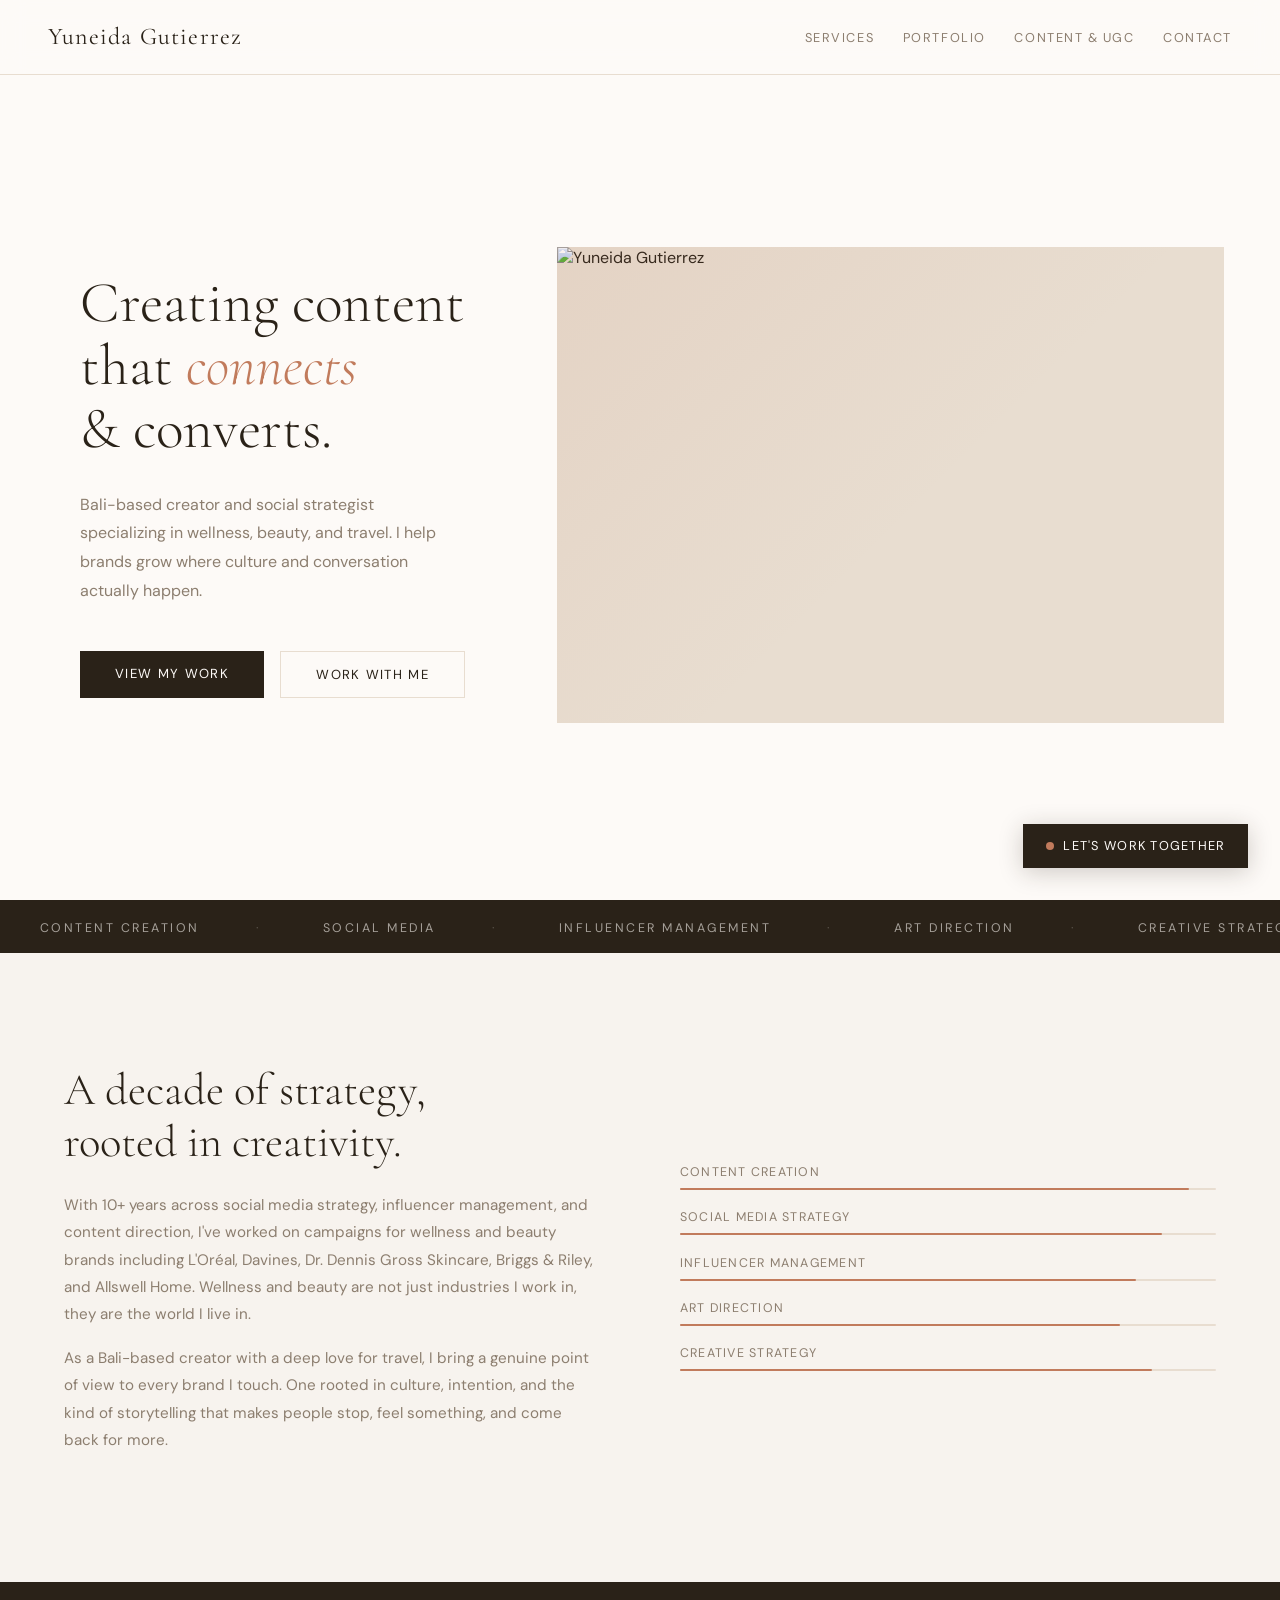
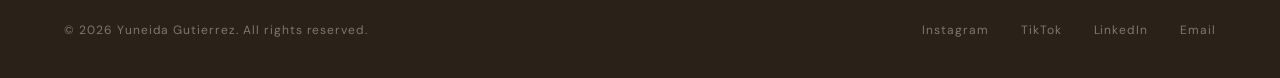
==== commit bb558211: "Update homepage hero with new cover photo and landscape layout - Swap hero image to yuneidacoverphot" ====
--- a/index.html
+++ b/index.html
@@ -30,7 +30,7 @@
   </div>
   <div class="hero-right">
     <div class="hero-img-frame">
-      <img src="https://pub-df00f54d297446b9a93ee43e7eba0e5e.r2.dev/Photos%20of%20Yuneida/setty_139.jpg" alt="Yuneida Gutierrez" style="width:100%;height:100%;object-fit:cover;object-position:50% 22%;" />
+      <img src="https://pub-df00f54d297446b9a93ee43e7eba0e5e.r2.dev/Photos%20of%20Yuneida/yuneidacoverphoto.jpeg" alt="Yuneida Gutierrez" style="width:100%;height:100%;object-fit:cover;object-position:50% 35%;" />
     </div>
   </div>
 </section>
--- a/styles.css
+++ b/styles.css
@@ -0,0 +1,330 @@
+@import url('https://fonts.googleapis.com/css2?family=Cormorant+Garamond:ital,wght@0,300;0,400;0,500;1,300;1,400&family=DM+Sans:wght@300;400;500&display=swap');
+
+*, *::before, *::after { box-sizing: border-box; margin: 0; padding: 0; }
+
+:root {
+  --cream: #F7F3EE;
+  --warm-white: #FDFAF7;
+  --sand: #E8DDD0;
+  --terracotta: #C17B5C;
+  --dark: #2A2218;
+  --muted: #8C7E6F;
+  --accent: #B85C38;
+}
+
+html { scroll-behavior: smooth; }
+
+body {
+  font-family: 'DM Sans', sans-serif;
+  background: var(--warm-white);
+  color: var(--dark);
+  overflow-x: hidden;
+}
+
+/* NAV */
+nav {
+  position: fixed; top: 0; left: 0; right: 0; z-index: 100;
+  display: flex; justify-content: space-between; align-items: center;
+  padding: 1.4rem 3rem;
+  background: rgba(253,250,247,0.88);
+  backdrop-filter: blur(12px);
+  border-bottom: 1px solid var(--sand);
+}
+.nav-logo {
+  font-family: 'Cormorant Garamond', serif;
+  font-size: 1.5rem; font-weight: 400; letter-spacing: 0.05em;
+  color: var(--dark); text-decoration: none;
+}
+.nav-links { display: flex; gap: 1.8rem; list-style: none; }
+.nav-links a {
+  font-size: 0.8rem; font-weight: 400; letter-spacing: 0.12em;
+  text-transform: uppercase; color: var(--muted); text-decoration: none;
+  transition: color 0.2s;
+}
+.nav-links a:hover, .nav-links a.active { color: var(--dark); }
+
+/* HERO */
+.hero {
+  min-height: 100vh;
+  display: grid; grid-template-columns: 5fr 7fr;
+  align-items: center;
+  padding-top: 70px;
+  position: relative;
+}
+.hero-left {
+  display: flex; flex-direction: column; justify-content: center;
+  padding: 3rem 2rem 3rem 5rem;
+  animation: fadeUp 1s ease both;
+}
+.hero-tag {
+  font-size: 0.72rem; letter-spacing: 0.22em; text-transform: uppercase;
+  color: var(--terracotta); margin-bottom: 1.5rem; font-weight: 500;
+}
+h1 {
+  font-family: 'Cormorant Garamond', serif;
+  font-size: clamp(3.2rem, 4.5vw, 5.2rem);
+  font-weight: 300; line-height: 1.1;
+  color: var(--dark); margin-bottom: 1.8rem;
+}
+h1 em { font-style: italic; color: var(--terracotta); }
+.hero-desc {
+  font-size: 1rem; line-height: 1.8; color: var(--muted);
+  max-width: 360px; margin-bottom: 2.8rem;
+}
+.btn-group { display: flex; gap: 1rem; flex-wrap: wrap; }
+.btn-primary {
+  background: var(--dark); color: var(--warm-white);
+  padding: 0.9rem 2.2rem; border: none; cursor: pointer;
+  font-family: 'DM Sans', sans-serif; font-size: 0.82rem;
+  letter-spacing: 0.1em; text-transform: uppercase;
+  text-decoration: none; display: inline-block;
+  transition: background 0.2s, transform 0.2s;
+}
+.btn-primary:hover { background: var(--accent); transform: translateY(-2px); }
+.btn-outline {
+  background: transparent; color: var(--dark);
+  padding: 0.9rem 2.2rem; border: 1.5px solid var(--sand); cursor: pointer;
+  font-family: 'DM Sans', sans-serif; font-size: 0.82rem;
+  letter-spacing: 0.1em; text-transform: uppercase;
+  text-decoration: none; display: inline-block;
+  transition: border-color 0.2s, color 0.2s;
+}
+.btn-outline:hover { border-color: var(--dark); }
+
+.hero-right {
+  display: flex; align-items: center; justify-content: center;
+  padding: 2.5rem 3.5rem 2.5rem 1.5rem;
+  animation: fadeIn 1.2s ease both 0.2s;
+}
+.hero-img-frame {
+  width: 100%; max-width: 700px;
+  aspect-ratio: 7/5;
+  background: var(--sand);
+  position: relative; overflow: hidden;
+}
+.hero-img-frame::before {
+  content: '';
+  position: absolute; inset: 0; z-index: 1;
+  background: linear-gradient(135deg, rgba(193,123,92,0.1) 0%, transparent 55%);
+}
+.hero-img-placeholder {
+  width: 100%; height: 100%;
+  display: flex; flex-direction: column; align-items: center; justify-content: center;
+  gap: 0.5rem; color: var(--muted); font-size: 0.8rem; letter-spacing: 0.08em;
+  text-transform: uppercase;
+}
+
+/* MARQUEE */
+.marquee-wrap {
+  background: var(--dark); color: var(--cream);
+  padding: 1rem 0; overflow: hidden; white-space: nowrap;
+}
+.marquee-inner {
+  display: inline-block; animation: marquee 22s linear infinite;
+  font-size: 0.78rem; letter-spacing: 0.2em; text-transform: uppercase;
+}
+.marquee-inner span { margin: 0 2.5rem; opacity: 0.6; }
+.marquee-inner span.dot { opacity: 0.25; margin: 0 1rem; }
+
+/* ABOUT */
+.about {
+  display: grid; grid-template-columns: 1fr 1fr;
+  gap: 5rem; padding: 7rem 4rem;
+  align-items: center;
+  background: var(--cream);
+}
+.about-text h2 {
+  font-family: 'Cormorant Garamond', serif;
+  font-size: clamp(2.2rem, 3.5vw, 3.2rem); font-weight: 300;
+  line-height: 1.15; margin-bottom: 1.5rem;
+}
+.about-text p { color: var(--muted); line-height: 1.8; margin-bottom: 1rem; font-size: 0.95rem; }
+.stats { display: flex; gap: 3rem; margin-top: 2.5rem; }
+.stat-num {
+  font-family: 'Cormorant Garamond', serif;
+  font-size: 3rem; font-weight: 300; color: var(--terracotta); line-height: 1;
+}
+.stat-label { font-size: 0.72rem; letter-spacing: 0.12em; text-transform: uppercase; color: var(--muted); margin-top: 0.3rem; }
+.about-skills { display: flex; flex-direction: column; gap: 1.2rem; }
+.skill-item { display: flex; flex-direction: column; gap: 0.5rem; }
+.skill-name { font-size: 0.78rem; letter-spacing: 0.1em; text-transform: uppercase; color: var(--muted); }
+.skill-bar { height: 2px; background: var(--sand); border-radius: 2px; }
+.skill-fill { height: 100%; background: var(--terracotta); border-radius: 2px; transition: width 1.2s ease; }
+
+/* PAGE HERO (non-home pages) */
+.page-hero {
+  padding: 10rem 4rem 5rem;
+  background: var(--cream);
+  text-align: center;
+}
+.page-hero .section-tag { display: block; margin-bottom: 1rem; }
+.page-hero h1 {
+  font-family: 'Cormorant Garamond', serif;
+  font-size: clamp(2.5rem, 5vw, 4.5rem);
+  font-weight: 300; line-height: 1.05;
+  margin-bottom: 1rem;
+}
+.page-hero h1 em { font-style: italic; color: var(--terracotta); }
+.page-hero p {
+  color: var(--muted); max-width: 540px; margin: 0 auto;
+  font-size: 1rem; line-height: 1.75;
+}
+
+/* SERVICES */
+.services { padding: 7rem 4rem; background: var(--warm-white); }
+.section-header { text-align: center; margin-bottom: 4rem; }
+.section-tag {
+  font-size: 0.72rem; letter-spacing: 0.22em; text-transform: uppercase;
+  color: var(--terracotta); margin-bottom: 1rem; font-weight: 500; display: block;
+}
+.section-header h2 {
+  font-family: 'Cormorant Garamond', serif;
+  font-size: clamp(2rem, 3.5vw, 3rem); font-weight: 300;
+}
+.services-grid { display: grid; grid-template-columns: repeat(3, 1fr); gap: 2px; }
+.service-card {
+  background: var(--cream); padding: 2.5rem 2rem;
+  transition: background 0.28s, transform 0.28s, color 0.28s;
+  cursor: default;
+}
+.service-card:hover { background: var(--dark); color: var(--cream); transform: translateY(-5px); }
+.service-card:hover .service-desc,
+.service-card:hover .service-num { color: rgba(253,250,247,0.5); }
+.service-card:hover .service-tag { border-color: rgba(255,255,255,0.2); color: rgba(255,255,255,0.5); }
+.service-num {
+  font-family: 'Cormorant Garamond', serif; font-size: 0.9rem;
+  color: var(--terracotta); margin-bottom: 1.5rem; transition: color 0.28s;
+}
+.service-icon { font-size: 1.5rem; margin-bottom: 1rem; }
+.service-title {
+  font-family: 'Cormorant Garamond', serif; font-size: 1.45rem;
+  font-weight: 400; margin-bottom: 0.8rem;
+}
+.service-desc {
+  font-size: 0.85rem; line-height: 1.75; color: var(--muted); transition: color 0.28s;
+}
+.service-tags { display: flex; flex-wrap: wrap; gap: 0.5rem; margin-top: 1.5rem; }
+.service-tag {
+  font-size: 0.68rem; letter-spacing: 0.1em; text-transform: uppercase;
+  padding: 0.3rem 0.7rem; border: 1px solid var(--sand);
+  color: var(--muted); transition: border-color 0.28s, color 0.28s;
+}
+
+/* WORK */
+.work { padding: 7rem 4rem; background: var(--cream); }
+.work-grid { display: grid; grid-template-columns: 1fr 1fr; gap: 2rem; margin-top: 4rem; }
+.work-card {
+  position: relative; overflow: hidden; cursor: pointer;
+  background: var(--sand); aspect-ratio: 4/3;
+  display: flex; flex-direction: column; justify-content: flex-end;
+  padding: 1.8rem; transition: transform 0.3s;
+}
+.work-card:hover { transform: scale(1.01); }
+.work-card:hover .work-overlay { opacity: 1; }
+.work-overlay {
+  position: absolute; inset: 0;
+  background: rgba(42,34,24,0.65);
+  opacity: 0; transition: opacity 0.3s;
+  display: flex; align-items: center; justify-content: center;
+}
+.work-overlay-text {
+  color: var(--cream); font-size: 0.75rem; letter-spacing: 0.18em;
+  text-transform: uppercase; border: 1px solid rgba(255,255,255,0.4);
+  padding: 0.7rem 1.5rem;
+}
+.work-label { position: relative; z-index: 2; }
+.work-category { font-size: 0.68rem; letter-spacing: 0.15em; text-transform: uppercase; color: var(--terracotta); margin-bottom: 0.4rem; }
+.work-title { font-family: 'Cormorant Garamond', serif; font-size: 1.4rem; color: var(--dark); }
+.work-card.featured { grid-column: span 2; aspect-ratio: 16/7; }
+.work-placeholder {
+  position: absolute; inset: 0;
+  display: flex; align-items: center; justify-content: center;
+  font-size: 0.75rem; letter-spacing: 0.1em; color: var(--muted); text-transform: uppercase;
+}
+
+/* TESTIMONIAL */
+.testimonial {
+  padding: 7rem 4rem; background: var(--dark); text-align: center;
+}
+.quote {
+  font-family: 'Cormorant Garamond', serif;
+  font-size: clamp(1.6rem, 3vw, 2.5rem); font-weight: 300;
+  color: var(--cream); line-height: 1.5; max-width: 720px;
+  margin: 0 auto; font-style: italic;
+}
+.quote-author { margin-top: 2rem; font-size: 0.78rem; letter-spacing: 0.15em; text-transform: uppercase; color: rgba(232,221,208,0.4); }
+
+/* CONTACT */
+.contact { padding: 7rem 4rem; background: var(--warm-white); }
+.contact-inner { max-width: 680px; margin: 0 auto; text-align: center; }
+.contact-inner h2 {
+  font-family: 'Cormorant Garamond', serif;
+  font-size: clamp(2.5rem, 4vw, 4rem); font-weight: 300; margin-bottom: 1rem;
+}
+.contact-inner > p { color: var(--muted); margin-bottom: 2.5rem; line-height: 1.7; }
+.contact-form { display: flex; flex-direction: column; gap: 1rem; text-align: left; }
+.form-row { display: grid; grid-template-columns: 1fr 1fr; gap: 1rem; }
+.form-group { display: flex; flex-direction: column; gap: 0.4rem; }
+.form-label { font-size: 0.72rem; letter-spacing: 0.12em; text-transform: uppercase; color: var(--muted); }
+.form-input, .form-textarea {
+  background: var(--cream); border: 1.5px solid var(--sand);
+  padding: 0.85rem 1rem; font-family: 'DM Sans', sans-serif;
+  font-size: 0.9rem; color: var(--dark); outline: none;
+  transition: border-color 0.2s; width: 100%;
+}
+.form-input:focus, .form-textarea:focus { border-color: var(--terracotta); }
+.form-textarea { min-height: 130px; resize: vertical; }
+.btn-submit {
+  background: var(--terracotta); color: white;
+  padding: 1rem 2.5rem; border: none; cursor: pointer;
+  font-family: 'DM Sans', sans-serif; font-size: 0.82rem;
+  letter-spacing: 0.1em; text-transform: uppercase;
+  align-self: center; transition: background 0.2s, transform 0.2s;
+  margin-top: 0.5rem;
+}
+.btn-submit:hover { background: var(--accent); transform: translateY(-2px); }
+
+/* FOOTER */
+footer {
+  background: var(--dark); color: rgba(232,221,208,0.45);
+  padding: 2.5rem 4rem;
+  display: flex; justify-content: space-between; align-items: center;
+  font-size: 0.75rem; letter-spacing: 0.08em;
+}
+footer a { color: rgba(232,221,208,0.45); text-decoration: none; transition: color 0.2s; }
+footer a:hover { color: var(--cream); }
+.footer-socials { display: flex; gap: 2rem; }
+
+/* ANIMATIONS */
+@keyframes fadeUp {
+  from { opacity: 0; transform: translateY(30px); }
+  to { opacity: 1; transform: translateY(0); }
+}
+@keyframes fadeIn {
+  from { opacity: 0; } to { opacity: 1; }
+}
+@keyframes marquee {
+  from { transform: translateX(0); } to { transform: translateX(-50%); }
+}
+
+.reveal { opacity: 0; transform: translateY(24px); transition: opacity 0.7s ease, transform 0.7s ease; }
+.reveal.visible { opacity: 1; transform: translateY(0); }
+
+@media (max-width: 768px) {
+  nav { padding: 1rem 1.5rem; }
+  .nav-links { gap: 1.2rem; }
+  .hero { grid-template-columns: 1fr; min-height: auto; padding-top: 70px; }
+  .hero-left { padding: 3rem 1.8rem 2rem; }
+  .hero-right { padding: 0 1.8rem 3rem; }
+  .hero-img-frame { max-width: 100%; aspect-ratio: 7/5; }
+  .page-hero { padding: 8rem 1.5rem 3rem; }
+  .about { grid-template-columns: 1fr; gap: 2.5rem; padding: 4rem 1.5rem; }
+  .services { padding: 4rem 1.5rem; }
+  .services-grid { grid-template-columns: 1fr; }
+  .work { padding: 4rem 1.5rem; }
+  .work-grid { grid-template-columns: 1fr; }
+  .work-card.featured { grid-column: span 1; aspect-ratio: 4/3; }
+  .contact { padding: 4rem 1.5rem; }
+  .form-row { grid-template-columns: 1fr; }
+  footer { flex-direction: column; gap: 1rem; text-align: center; padding: 2rem 1.5rem; }
+}
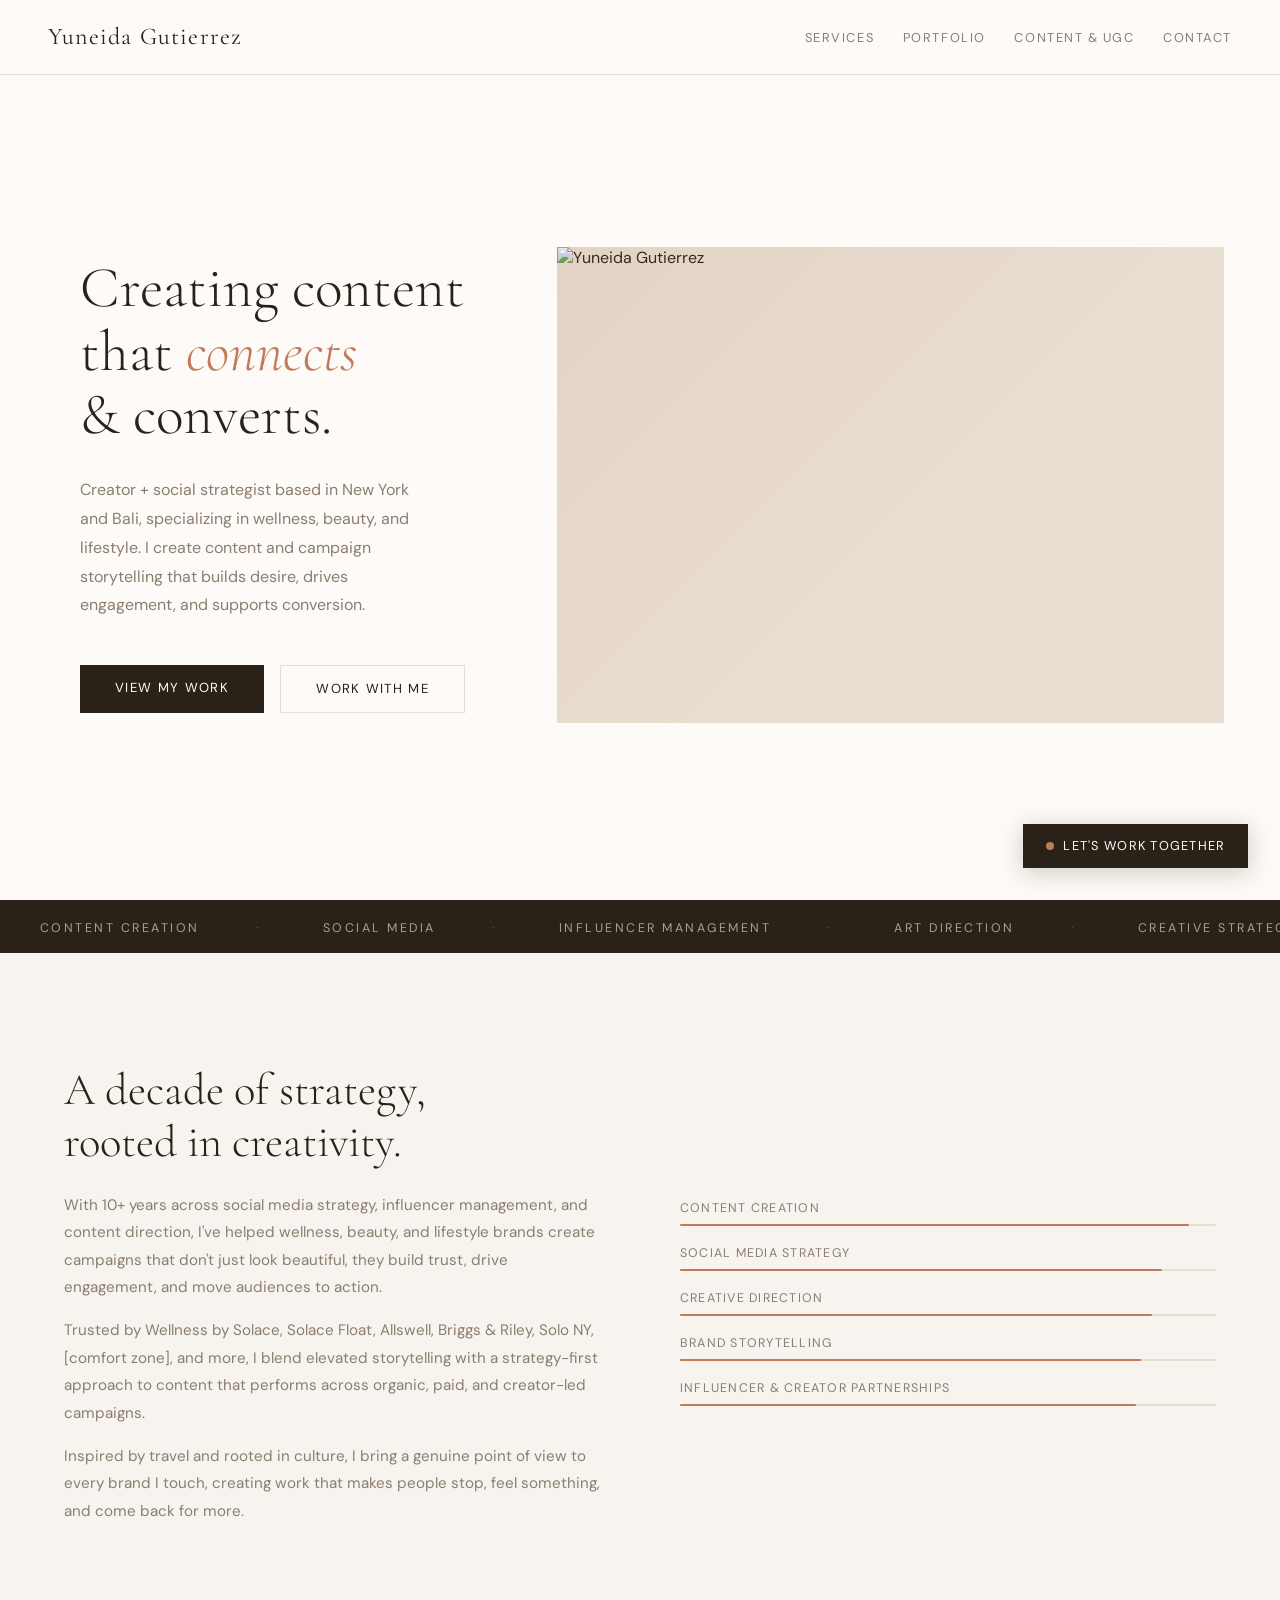
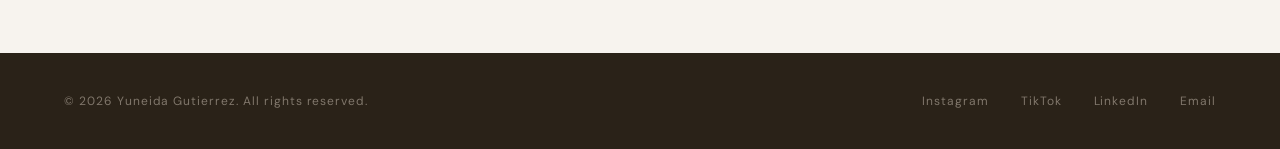
==== commit d38ac405: "Update copy, grid layouts, and skills across all pages - Homepage: new hero subheadline, updated abo" ====
--- a/index.html
+++ b/index.html
@@ -22,7 +22,7 @@
 <section class="hero">
   <div class="hero-left">
 <h1>Creating content<br>that <em>connects</em><br>&amp; converts.</h1>
-    <p class="hero-desc">Bali-based creator and social strategist specializing in wellness, beauty, and travel. I help brands grow where culture and conversation actually happen.</p>
+    <p class="hero-desc">Creator + social strategist based in New York and Bali, specializing in wellness, beauty, and lifestyle. I create content and campaign storytelling that builds desire, drives engagement, and supports conversion.</p>
     <div class="btn-group">
       <a href="portfolio.html" class="btn-primary">View My Work</a>
       <a href="contact.html" class="btn-outline">Work with Me</a>
@@ -57,8 +57,9 @@
 <section class="about reveal">
   <div class="about-text">
     <h2>A decade of strategy,<br>rooted in creativity.</h2>
-    <p>With 10+ years across social media strategy, influencer management, and content direction, I've worked on campaigns for wellness and beauty brands including L'Oréal, Davines, Dr. Dennis Gross Skincare, Briggs & Riley, and Allswell Home. Wellness and beauty are not just industries I work in, they are the world I live in.</p>
-    <p>As a Bali-based creator with a deep love for travel, I bring a genuine point of view to every brand I touch. One rooted in culture, intention, and the kind of storytelling that makes people stop, feel something, and come back for more.</p>
+    <p>With 10+ years across social media strategy, influencer management, and content direction, I've helped wellness, beauty, and lifestyle brands create campaigns that don't just look beautiful, they build trust, drive engagement, and move audiences to action.</p>
+    <p>Trusted by Wellness by Solace, Solace Float, Allswell, Briggs &amp; Riley, Solo NY, [comfort zone], and more, I blend elevated storytelling with a strategy-first approach to content that performs across organic, paid, and creator-led campaigns.</p>
+    <p>Inspired by travel and rooted in culture, I bring a genuine point of view to every brand I touch, creating work that makes people stop, feel something, and come back for more.</p>
   </div>
   <div class="about-skills">
     <div class="skill-item">
@@ -70,18 +71,19 @@
       <div class="skill-bar"><div class="skill-fill" style="width:90%"></div></div>
     </div>
     <div class="skill-item">
-      <span class="skill-name">Influencer Management</span>
+      <span class="skill-name">Creative Direction</span>
+      <div class="skill-bar"><div class="skill-fill" style="width:88%"></div></div>
+    </div>
+    <div class="skill-item">
+      <span class="skill-name">Brand Storytelling</span>
+      <div class="skill-bar"><div class="skill-fill" style="width:86%"></div></div>
+    </div>
+    <div class="skill-item">
+      <span class="skill-name">Influencer &amp; Creator Partnerships</span>
       <div class="skill-bar"><div class="skill-fill" style="width:85%"></div></div>
     </div>
-    <div class="skill-item">
-      <span class="skill-name">Art Direction</span>
-      <div class="skill-bar"><div class="skill-fill" style="width:82%"></div></div>
-    </div>
-    <div class="skill-item">
-      <span class="skill-name">Creative Strategy</span>
-      <div class="skill-bar"><div class="skill-fill" style="width:88%"></div></div>
-    </div>
   </div>
+
 </section>
 
 <!-- FOOTER -->
--- a/styles.css
+++ b/styles.css
@@ -150,6 +150,7 @@
 .skill-name { font-size: 0.78rem; letter-spacing: 0.1em; text-transform: uppercase; color: var(--muted); }
 .skill-bar { height: 2px; background: var(--sand); border-radius: 2px; }
 .skill-fill { height: 100%; background: var(--terracotta); border-radius: 2px; transition: width 1.2s ease; }
+.credibility-line { margin-top: 2rem; font-size: 0.78rem; letter-spacing: 0.08em; text-transform: uppercase; color: var(--muted); line-height: 1.6; }
 
 /* PAGE HERO (non-home pages) */
 .page-hero {
